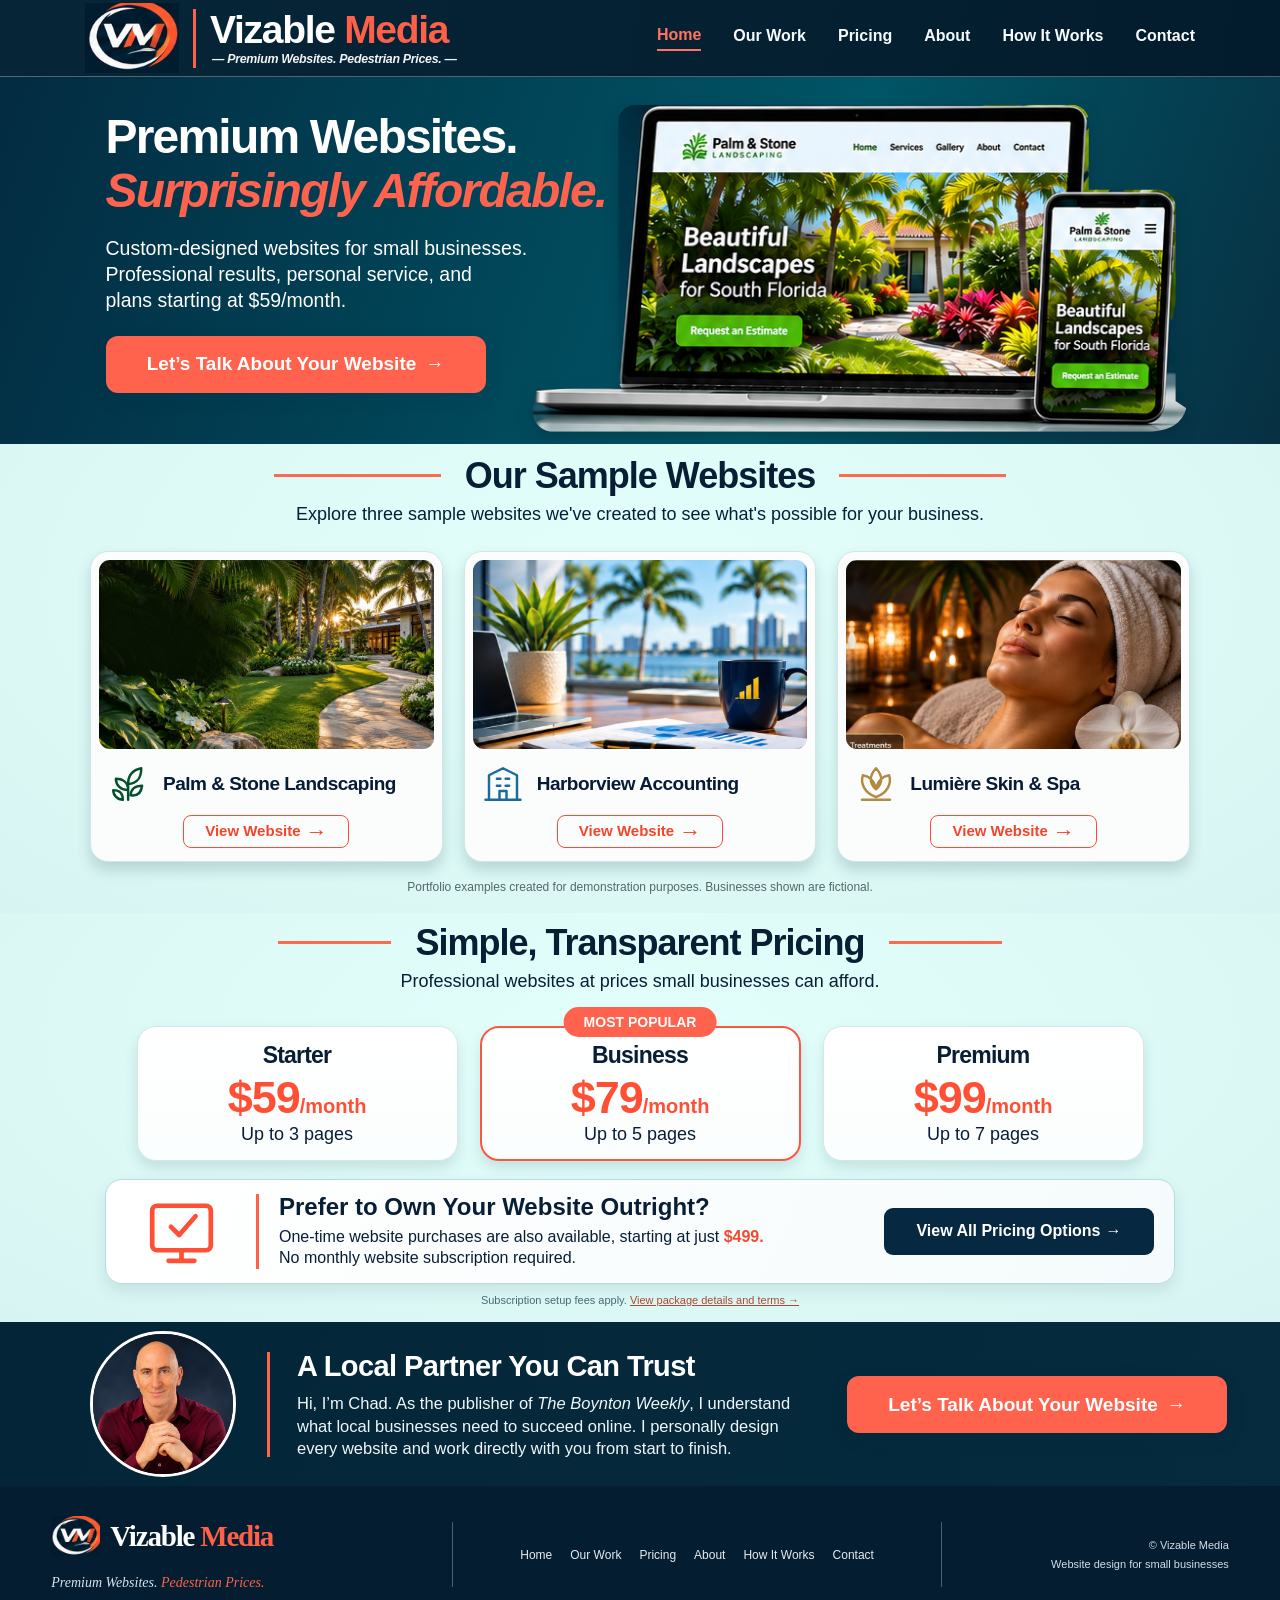
==== index.html @ f3b18833 "Initial Vizable Media website launch" ====
<!DOCTYPE html>

<html lang="en">
<head>
<meta charset="utf-8"/>
<meta content="width=device-width, initial-scale=1" name="viewport"/>
<meta content="Premium, surprisingly affordable websites for small businesses. Choose monthly plans from $59 or one-time website ownership from $499." name="description"/>
<title>Vizable Media | Premium Websites. Surprisingly Affordable.</title>
<link href="vm-mark.svg" rel="icon" type="image/svg+xml"/>
<link href="styles.css?v=12" rel="stylesheet"/>
<link href="theme-seafoam.css?v=2" rel="stylesheet"/>
<link href="reference-match.css?v=1" rel="stylesheet"/>
<link href="site-final.css?v=20261118b0261118b" rel="stylesheet"/>
</head>
<body class="reference-home">
<header class="ref-site-header">
<div class="ref-header-inner">
<a aria-label="Vizable Media home" class="ref-brand" href="index.html">
<span aria-hidden="true" class="vm-brand-mark"></span>
<span aria-hidden="true" class="ref-brand-rule"></span>
<span class="ref-brand-type"><strong>Vizable <em>Media</em></strong><small>— Premium Websites. Pedestrian Prices. —</small></span>
</a>
<button aria-controls="nav" aria-expanded="false" aria-label="Toggle navigation" class="ref-menu-button" id="menu">☰</button>
<nav aria-label="Primary navigation" class="ref-nav" id="nav">
<a aria-current="page" class="active" href="index.html">Home</a>
<a href="work.html">Our Work</a>
<a href="pricing.html">Pricing</a>
<a href="about.html">About</a>
<a href="process.html">How It Works</a>
<a href="contact.html">Contact</a>
</nav>
</div>
</header>
<main>
<section aria-labelledby="ref-hero-title" class="ref-hero">
<div class="ref-hero-inner">
<div class="ref-hero-copy">
<h1 id="ref-hero-title">Premium Websites.<br/><em>Surprisingly Affordable.</em></h1>
<p>Custom-designed websites for small businesses.<br/>Professional results, personal service, and<br class="ref-wide-only"/> plans starting at $59/month.</p>
<a class="ref-button ref-hero-cta" href="contact.html">Let’s Talk About Your Website <span aria-hidden="true">→</span></a>
</div>
<div aria-label="Sample Palm and Stone Landscaping website displayed on a laptop and smartphone" class="ref-hero-art" role="img">
<svg aria-hidden="true" class="vm-hero-devices" preserveaspectratio="xMidYMid meet" viewbox="456 77 743 367">
<defs><clippath id="vm-device-silhouettes">
<rect height="297" rx="17" width="482" x="562" y="101"></rect>
<path d="M478 392 H1115 L1144 412 Q1138 434 1109 436 H492 Q474 432 474 413 Z"></path>
<rect height="241" rx="18" width="138" x="995" y="188"></rect>
</clippath></defs>
<image clip-path="url(#vm-device-silhouettes)" height="1312" href="homepage-design-reference.png" width="1199"/>
</svg>
</div>
</div>
</section>
<section aria-labelledby="ref-samples-title" class="ref-showcase" id="concepts">
<div class="ref-wrap">
<div class="ref-section-title"><span aria-hidden="true"></span><h2 id="ref-samples-title">Our Sample Websites</h2><span aria-hidden="true"></span></div>
<p class="ref-section-subtitle">Explore three sample websites we've created to see what's possible for your business.</p>
<div class="ref-sample-grid">
<a aria-label="Explore the complete Palm &amp; Stone Landscaping fictional portfolio website" class="ref-sample-card" href="portfolio/palm-stone/index.html">
<span aria-hidden="true" class="ref-sample-thumb ref-thumb-palm-stone"></span>
<span class="ref-sample-info">
<svg aria-hidden="true" class="ref-card-icon ref-icon-plant" viewbox="0 0 48 48"><path d="M23 42v-19M23 31c-9 0-14-6-14-13 9 0 14 5 14 13Zm0-7c0-10 5-16 15-18 0 11-4 17-15 18ZM17 42c-6 0-11-5-11-11 7 0 11 4 11 11Zm9-5c0-7 5-11 13-11-1 8-5 12-13 11Z"></path></svg>
<span><strong>Palm &amp; Stone Landscaping</strong></span>
</span>
<span class="ref-view-button">View Website <b aria-hidden="true">→</b></span>
</a>
<a aria-label="Explore the complete Harborview Accounting fictional portfolio website" class="ref-sample-card" href="portfolio/harborview/index.html">
<span aria-hidden="true" class="ref-sample-thumb ref-thumb-harborview"></span>
<span class="ref-sample-info">
<svg aria-hidden="true" class="ref-card-icon ref-icon-account" viewbox="0 0 48 48"><path d="M8 42V14l16-8 16 8v28M4 42h40M17 18h4m6 0h4m-14 8h4m6 0h4M20 42V32h8v10"></path></svg>
<span><strong>Harborview Accounting</strong></span>
</span>
<span class="ref-view-button">View Website <b aria-hidden="true">→</b></span>
</a>
<a aria-label="Explore the complete Lumière Skin &amp; Spa fictional portfolio website" class="ref-sample-card" href="portfolio/lumiere/index.html">
<span aria-hidden="true" class="ref-sample-thumb ref-thumb-lumiere"></span>
<span class="ref-sample-info">
<svg aria-hidden="true" class="ref-card-icon ref-icon-spa" viewbox="0 0 48 48"><path d="M24 39c-13-5-18-15-15-25 8 1 13 7 15 15 2-8 7-14 15-15 3 10-2 20-15 25ZM24 30c-8-7-8-15 0-24 8 9 8 17 0 24ZM8 42h32"></path></svg>
<span><strong>Lumière Skin &amp; Spa</strong></span>
</span>
<span class="ref-view-button">View Website <b aria-hidden="true">→</b></span>
</a>
</div><p class="ref-portfolio-disclosure">Portfolio examples created for demonstration purposes. Businesses shown are fictional.</p>
</div>
</section>
<section aria-labelledby="ref-pricing-title" class="ref-pricing">
<div class="ref-wrap">
<div class="ref-section-title"><span aria-hidden="true"></span><h2 id="ref-pricing-title">Simple, Transparent Pricing</h2><span aria-hidden="true"></span></div>
<p class="ref-section-subtitle">Professional websites at prices small businesses can afford.</p>
<div class="ref-pricing-grid">
<a aria-label="See details for Starter plan, $59 per month, up to three pages" class="ref-price-card" href="pricing.html"><strong>Starter</strong><span class="ref-price"><b>$59</b><small>/month</small></span><span>Up to 3 pages</span></a>
<a aria-label="See details for most popular Business plan, $79 per month, up to five pages" class="ref-price-card ref-price-popular" href="pricing.html"><span class="ref-popular-label">MOST POPULAR</span><strong>Business</strong><span class="ref-price"><b>$79</b><small>/month</small></span><span>Up to 5 pages</span></a>
<a aria-label="See details for Premium plan, $99 per month, up to seven pages" class="ref-price-card" href="pricing.html"><strong>Premium</strong><span class="ref-price"><b>$99</b><small>/month</small></span><span>Up to 7 pages</span></a>
</div>
<div class="vm-own-callout">
<svg aria-hidden="true" viewbox="0 0 64 64"><rect height="38" rx="4" width="50" x="7" y="10"></rect><path d="M23 28l7 7 14-16M32 48v8M21 57h22"></path></svg>
<div><h3>Prefer to Own Your Website Outright?</h3><p>One-time website purchases are also available, starting at just <strong>$499.</strong><br/>No monthly website subscription required.</p></div>
<a href="pricing.html?view=one-time">View All Pricing Options <span aria-hidden="true">→</span></a>
</div>
<p class="ref-price-note">Subscription setup fees apply. <a href="pricing.html">View package details and terms →</a></p>
</div>
</section>
<section aria-labelledby="ref-founder-title" class="ref-founder">
<div class="ref-wrap ref-founder-row">
<img alt="Chad Walner, founder of Vizable Media" class="ref-founder-photo" height="941" loading="lazy" src="chad-burgundy.png" width="1671"/>
<span aria-hidden="true" class="ref-founder-rule"></span>
<div class="ref-founder-copy">
<h2 id="ref-founder-title">A Local Partner You Can Trust</h2>
<p>Hi, I’m Chad. As the publisher of <i>The Boynton Weekly</i>, I understand what local businesses need to succeed online. I personally design every website and work directly with you from start to finish.</p>
</div>
<a class="ref-button ref-hero-cta" href="contact.html">Let’s Talk About Your Website <span aria-hidden="true">→</span></a>
</div>
</section>
</main>
<footer>
<div class="wrap foot">
<div class="foot-brand"><a class="logo" href="index.html"><span aria-hidden="true" class="vm-footer-mark"></span><span class="vm-logo-wordmark">Vizable <b>Media</b></span></a><p>Premium Websites. <span class="footer-accent">Pedestrian Prices.</span></p></div>
<div aria-label="Footer navigation" class="foot-links"><a href="index.html">Home</a><a href="work.html">Our Work</a><a href="pricing.html">Pricing</a><a href="about.html">About</a><a href="process.html">How It Works</a><a href="contact.html">Contact</a></div>
<div class="foot-note">© Vizable Media<br/>Website design for small businesses</div>
</div>
</footer>
<script src="script.js"></script>
</body>
</html>
---- styles.css ----
:root {
  --navy: #061d31;
  --coral: #f76549;
  --cream: #fff9f2;
  --ink: #0b2033;
}

* { box-sizing: border-box; }
html { scroll-behavior: smooth; }
body { margin: 0; background: var(--cream); color: var(--ink); font-family: Arial, Helvetica, sans-serif; }
a { color: inherit; text-decoration: none; }
.wrap { width: min(1360px, 92%); margin: auto; }
h1, h2, h3, .logo { font-family: Georgia, "Times New Roman", serif; }

header { position: sticky; top: 0; z-index: 10; background: #041b2d; color: white; }
.head { display: flex; align-items: center; justify-content: space-between; height: 79px; gap: 20px; }
.logo { font-size: 35px; font-weight: bold; letter-spacing: -1.5px; white-space: nowrap; }
.logo span, h1 em { color: var(--coral); }
nav { display: flex; gap: 26px; }
nav a { font-size: 14px; font-weight: 700; }
nav a:hover, nav a.active { padding-bottom: 10px; border-bottom: 2px solid var(--coral); }
.button, .outline { display: inline-block; padding: 15px 22px; border: 2px solid var(--coral); border-radius: 10px; background: var(--coral); color: white; font-weight: 800; text-align: center; }
.button:hover { background: #e84b30; }
.quote { padding: 12px 17px; font-size: 13px; }
#menu { display: none; }

.hero { overflow: hidden; background: linear-gradient(102deg, #061b2d 0%, #0c2236 54%, #2c3e53 100%); color: white; }
.hero-grid { display: grid; grid-template-columns: minmax(0, 56%) minmax(0, 44%); align-items: center; min-height: 475px; column-gap: 0; }
.hero-copy { position: relative; z-index: 3; padding: 42px 20px 42px 0; }
.hero h1 { margin: 0 0 20px; font-size: clamp(36px, 3.1vw, 51px); line-height: 1.1; letter-spacing: -1.45px; }
.hero h1 > span, .hero h1 em { display: block; white-space: nowrap; }
h1 em { font-style: normal; }
.hero-copy > p { margin: 0 0 22px; font-size: clamp(18px, 1.45vw, 23px); line-height: 1.4; }
.hero-points { display: flex; flex-wrap: wrap; align-items: center; gap: 0; margin: 0 0 23px; }
.hero-points span { display: inline-flex; flex-direction: row; align-items: center; min-height: 27px; gap: 6px; padding: 0 15px; border-right: 1px solid #ffffff65; color: #f8f6f1; }
.hero-points span:first-child { padding-left: 0; }
.hero-points span:last-child { padding-right: 0; border: 0; }
.hero-points svg { display: block; width: 16px; min-width: 16px; max-width: 16px; height: 16px; flex: 0 0 16px; color: #ffe4d5; }
.hero-points b { font-size: 12px; font-weight: 600; white-space: nowrap; }
.devices.devices-photo { position: relative; display: flex; align-items: center; justify-content: center; width: 117%; height: auto; min-height: 0; margin-right: -7%; margin-left: -10%; overflow: visible; background: none; }
.devices-photo .hero-device-image { position: relative; z-index: 2; display: block; width: 100%; height: auto; max-height: none; object-fit: contain; filter: drop-shadow(0 12px 10px #0003); }

.benefits { border-bottom: 1px solid #e9ddd3; background: #fffaf5; }
.benefit-grid { display: grid; grid-template-columns: repeat(4, 1fr); gap: 18px; padding: 19px 0; }
.benefit-grid > div { display: flex; align-items: center; gap: 15px; border-right: 1px solid #d7c6b9; }
.benefit-grid > div:last-child { border: 0; }
.benefit-grid b { font-size: 30px; }
.benefit-grid p { margin: 0; }
.benefit-grid strong { display: block; margin-bottom: 5px; font-size: 14px; }
.benefit-grid small { display: block; font-size: 12px; line-height: 1.45; }

.pricing { padding: 44px 0 48px; background: linear-gradient(#fffaf6, #fbf2e9); }
.pricing-grid { display: grid; grid-template-columns: 29% 1fr; align-items: center; gap: 30px; }
.eyebrow { color: #e94d32; font-size: 13px; font-weight: 800; letter-spacing: 3px; }
.intro h2 { margin-bottom: 18px; font-size: clamp(32px, 3.2vw, 48px); line-height: 1.07; letter-spacing: -1px; }
.intro p { font-size: 17px; line-height: 1.6; }
.cards { display: grid; grid-template-columns: repeat(3, minmax(0, 1fr)); gap: 14px; }
.card { position: relative; padding: 19px 13px; border: 1px solid #efe2d9; border-radius: 16px; background: #fff; box-shadow: 0 9px 22px #11223322; text-align: center; }
.card.featured { border: 2px solid var(--coral); background: #fff8f5; }
.card h3 { margin: 0; font-size: 30px; }
.card > p { margin: 4px 0 12px; font-size: 13px; }
.cost { padding: 12px 4px; border-radius: 11px; background: #fff4ec; }
.cost strong { font: 700 45px Georgia; }
.cost span { font-size: 13px; font-weight: 700; }
.cost small { display: block; margin-top: 9px; font-weight: 700; }
.free { margin: 10px 0; padding: 9px 5px; border-radius: 7px; background: var(--coral); color: white; font-size: 12px; font-weight: 800; }
.card ul { margin: 16px 0; padding: 0; list-style: none; text-align: left; }
.card li { margin: 11px 0; font-size: 12px; }
.card li::before { margin-right: 6px; color: var(--coral); content: "✓"; font-weight: bold; }
.card .button, .card .outline { width: 100%; padding: 12px 5px; font-size: 13px; }
.outline { border-color: var(--navy); background: transparent; color: var(--navy); }
.popular { position: absolute; top: -17px; left: 50%; padding: 7px 14px; transform: translateX(-50%); border-radius: 7px; background: var(--coral); color: white; font-size: 11px; font-weight: bold; white-space: nowrap; }
.disclaimer { margin-top: 23px; color: #5a6873; font-size: 12px; line-height: 1.5; }

.simple { padding: 65px 0; text-align: center; }
.simple h2 { margin: 0 0 12px; font-size: 37px; }
.simple p { font-size: 17px; }
.simple.light { background: #f1e8df; }
.simple.dark { background: var(--navy); color: white; }
.note { margin-top: 16px; font-size: 12px !important; opacity: .7; }
footer { padding: 30px 0; background: #031627; color: #d8e3ed; }
.foot { display: flex; align-items: center; justify-content: space-between; gap: 25px; font-size: 13px; }
.foot p { margin: 12px 0 0; }

@media (max-width: 1150px) {
  .hero-copy { padding-right: 12px; }
  .hero-points span { padding: 0 9px; }
  .hero-points svg { width: 15px; min-width: 15px; max-width: 15px; height: 15px; flex-basis: 15px; }
  .hero-points b { font-size: 11px; }
  .pricing-grid { grid-template-columns: 1fr; }
  .intro { max-width: 650px; margin: auto; text-align: center; }
}

@media (max-width: 1120px) {
  nav { gap: 12px; }
  .quote { display: none; }
}

@media (max-width: 760px) {
  .head { height: 68px; }
  .logo { font-size: 29px; }
  #menu { display: block; padding: 6px 11px; border: 1px solid #ffffff66; border-radius: 7px; background: transparent; color: white; font-size: 22px; }
  nav { position: absolute; top: 68px; right: 0; left: 0; display: none; flex-direction: column; padding: 20px 5%; background: var(--navy); }
  nav.open { display: flex; }
  .hero-grid { grid-template-columns: 1fr; min-height: 0; }
  .hero-copy { padding: 38px 0 16px; text-align: center; }
  .hero h1 { font-size: clamp(37px, 8vw, 55px); }
  .hero h1 > span, .hero h1 em { white-space: normal; }
  .hero-points { justify-content: center; }
  .hero-points span:first-child { padding-left: 0; }
  .hero-points svg { width: 15px; min-width: 15px; max-width: 15px; height: 15px; flex-basis: 15px; }
  .hero-points b { font-size: 12px; }
  .devices.devices-photo { width: 104%; min-height: 0; margin: 0 -2%; padding: 0 0 10px; }
  .benefit-grid { grid-template-columns: 1fr 1fr; }
  .benefit-grid > div:nth-child(2) { border: 0; }
  .cards { grid-template-columns: 1fr; max-width: 410px; margin: auto; gap: 24px; }
  .card { padding: 25px; }
  .card li { font-size: 14px; }
  .foot { flex-direction: column; text-align: center; }
}

@media (max-width: 450px) {
  .hero h1 { font-size: clamp(36px, 9.4vw, 44px); }
  .hero-copy > p { font-size: 17px; }
  .hero-points { gap: 10px 0; }
  .hero-points span { gap: 5px; padding: 0 7px; }
  .hero-points svg { width: 14px; min-width: 14px; max-width: 14px; height: 14px; flex-basis: 14px; }
  .hero-points b { font-size: 10px; }
}

@media (max-width: 440px) {
  .benefit-grid { grid-template-columns: 1fr; }
  .benefit-grid > div { padding: 7px; border: 0; border-bottom: 1px solid #e3d6cd; }
  .simple h2 { font-size: 30px; }
}

/* Portfolio page: designed to match the approved Our Work illustration.
   Shared homepage selectors above remain untouched. */
.portfolio-page {background:#fff8ef;}
.portfolio-page .work-hero {background:radial-gradient(circle at 4% 100%,#17344a 0%,transparent 24%),linear-gradient(110deg,#061c2d,#092b41 60%,#061e30);color:white;}
.portfolio-page .work-hero-inner {min-height:139px;display:flex;align-items:center;justify-content:center;gap:56px;padding:13px 0;}
.portfolio-page .work-hero h1 {font-family:Georgia,serif;font-size:clamp(50px,6vw,78px);font-weight:700;letter-spacing:-2px;margin:0;line-height:1.1;position:relative;}
.portfolio-page .work-hero h1:after{content:'';position:absolute;height:5px;width:63%;background:var(--coral);border-radius:50%;bottom:-9px;left:17%;transform:rotate(-3deg);}
.portfolio-page .work-hero-aside {font:italic 32px/1.08 Georgia,serif;padding-left:35px;border-left:2px solid #ffffffb8;}
.portfolio-page .work-featured {background:#fff8ef;overflow:hidden;}
.portfolio-page .work-feature-grid {max-width:1400px;margin:auto;display:grid;grid-template-columns:61% 39%;align-items:center;gap:0;}
.portfolio-page .work-feature-image {width:100%;min-width:0;line-height:0;}
.portfolio-page .work-feature-image img{display:block;width:100%;height:auto;}
.portfolio-page .work-feature-copy{padding:14px clamp(22px,3.4vw,54px) 15px 12px;}
.portfolio-page .featured-badge{display:inline-block;background:var(--coral);color:#fff;font-weight:800;font-size:15px;border-radius:30px;padding:11px 18px;margin-bottom:14px;}
.portfolio-page .work-feature-copy h2{font-family:Georgia,serif;font-size:clamp(33px,3.3vw,51px);line-height:1.09;margin:0 0 13px;letter-spacing:-1px;}
.portfolio-page .work-feature-copy p{font-size:clamp(16px,1.48vw,21px);line-height:1.45;margin:0 0 20px;}
.portfolio-page .work-feature-copy .button{font-size:clamp(14px,1.45vw,19px);border-radius:30px;padding:13px 23px;}
.portfolio-page .work-disclaimer{display:block;max-width:410px;margin-top:12px;color:#73706b;font:14px/1.45 Arial,Helvetica,sans-serif;}
.portfolio-page .work-examples{background:#fff9f2;padding:25px 0 36px;}
.portfolio-page .work-divider-title{font:700 clamp(32px,3.4vw,48px)/1.1 Georgia,serif;text-align:center;margin:0 0 20px;display:flex;align-items:center;justify-content:center;gap:25px;}
.portfolio-page .work-divider-title:before,.portfolio-page .work-divider-title:after{content:'';height:2px;background:var(--coral);flex:1;max-width:230px;}
.portfolio-page .work-example-grid{display:grid;grid-template-columns:repeat(3,minmax(0,1fr));gap:17px;align-items:start;}
.portfolio-page .work-example{text-align:center;min-width:0;}
.portfolio-page .work-example img{width:100%;height:auto;display:block;object-fit:contain;}
.portfolio-page .work-example h3{font:700 clamp(21px,2.1vw,29px)/1.1 Georgia,serif;margin:4px 0 5px;}
.portfolio-page .work-example p{font-size:15px;margin:0 0 6px;}
.portfolio-page .example-disclaimer{font-size:10px;color:#a95244;letter-spacing:1px;font-weight:800;}
.portfolio-page .work-example-note{text-align:center;color:#766f68;font-size:12px;margin:13px 0 30px;}
.portfolio-page .work-benefits-row{display:grid;grid-template-columns:repeat(4,1fr);gap:10px;margin:28px 0 30px;}
.portfolio-page .work-benefits-row>div{display:flex;align-items:center;gap:13px;padding:0 10px;border-right:1px solid #d8c9be;}
.portfolio-page .work-benefits-row>div:last-child{border-right:none;}
.portfolio-page .work-line-icon{font-size:37px;color:var(--coral);line-height:1;flex:none;}
.portfolio-page .work-benefits-row p{font-size:13px;line-height:1.35;margin:0;}
.portfolio-page .work-benefits-row strong{font-size:17px;}
.portfolio-page .work-action{display:flex;align-items:center;gap:28px;background:linear-gradient(110deg,#061b2d,#10344b 55%,#061b2d);border-radius:15px;color:white;padding:22px 30px;}
.portfolio-page .work-action-icon{font-size:52px;line-height:1;flex:none;color:#f5e9df;}
.portfolio-page .work-action>div{flex:1;}
.portfolio-page .work-action h2{font:700 clamp(25px,2.8vw,39px)/1.1 Georgia,serif;margin:0 0 7px;}
.portfolio-page .work-action p{font-size:17px;margin:0;}
.portfolio-page .work-action .button{white-space:nowrap;font-size:17px;padding:18px 30px;}
@media(max-width:850px){.portfolio-page .work-hero-inner{gap:25px;}.portfolio-page .work-hero-aside{font-size:23px;}.portfolio-page .work-feature-grid{grid-template-columns:1fr;}.portfolio-page .work-feature-image{max-width:740px;margin:auto;}.portfolio-page .work-feature-copy{padding:8px 6% 32px;text-align:center;}.portfolio-page .work-disclaimer{margin:13px auto;}.portfolio-page .work-benefits-row{grid-template-columns:repeat(2,1fr);}.portfolio-page .work-benefits-row>div:nth-child(2){border-right:0}.portfolio-page .work-action{flex-wrap:wrap;}.portfolio-page .work-action .button{margin-left:auto;}}
@media(max-width:600px){.portfolio-page .work-hero-inner{min-height:130px;display:block;text-align:center;padding:22px 0 25px;}.portfolio-page .work-hero h1{font-size:54px;display:inline-block;}.portfolio-page .work-hero-aside{font-size:19px;border:0;padding:21px 0 0;}.portfolio-page .work-feature-copy h2{font-size:39px;}.portfolio-page .work-example-grid{grid-template-columns:1fr;max-width:420px;margin:auto;gap:26px;}.portfolio-page .work-example h3{font-size:26px;}.portfolio-page .work-divider-title:before,.portfolio-page .work-divider-title:after{max-width:30px;}.portfolio-page .work-benefits-row{grid-template-columns:1fr;}.portfolio-page .work-benefits-row>div{border:0;border-bottom:1px solid #d8c9be;padding:10px 2px;}.portfolio-page .work-action{display:block;text-align:center;padding:25px 15px;}.portfolio-page .work-action-icon{display:none;}.portfolio-page .work-action .button{margin-top:18px;white-space:normal;}.portfolio-page .work-action p{font-size:15px;}}

/* Our Work refinement: full device photos, breathing room, coordinated footer. */
.portfolio-page .work-example img { display:block; width:100%; height:auto; object-fit:contain; }
.portfolio-page .work-example-grid {gap:20px;}
.portfolio-page .work-example h3 {margin-top:7px;}
.portfolio-page .work-feature-copy {padding-top:30px;padding-bottom:32px;}
.portfolio-page .featured-badge {margin-bottom:18px;}
.portfolio-page .work-feature-copy h2 {margin-bottom:19px;}
.portfolio-page .work-feature-copy p {margin-bottom:27px;}
.portfolio-page .work-disclaimer {margin-top:17px;}
.foot {display:grid;grid-template-columns:minmax(210px,1.15fr) minmax(340px,1.5fr) minmax(150px,.8fr);align-items:center;gap:26px;}
.foot-brand .logo {font-size:29px;}
.foot-brand p {font:italic 14px/1.35 Georgia,serif;margin:15px 0 0;}
.footer-accent {color:#fa785e;}
.foot-links {display:flex;flex-wrap:wrap;gap:12px 18px;align-items:center;justify-content:center;padding:0 26px;border-left:1px solid #ffffff4a;border-right:1px solid #ffffff4a;min-height:65px;}
.foot-links a {color:#e6ebef;text-decoration:none;font-size:12px;white-space:nowrap;}
.foot-links a:hover,.foot-links a:focus-visible{color:#ff9c84;}
.foot-note{text-align:right;font-size:11px;line-height:1.7;color:#d4dee7;}
@media(max-width:850px){.foot{grid-template-columns:1fr;gap:18px;text-align:center;}.foot-links{border:0;border-top:1px solid #ffffff33;border-bottom:1px solid #ffffff33;padding:17px 0;min-height:0;}.foot-note{text-align:center;}.portfolio-page .work-feature-copy{padding-top:12px;}}


/* Services and Pricing: isolated styles; existing approved pages are untouched. */
.pricing-page {background:#fff9f2;overflow-x:clip}
.price-hero{background:radial-gradient(ellipse at 80% 68%,#52637652,transparent 54%),linear-gradient(110deg,#061b2e,#112e46);color:white;overflow:hidden}
.price-hero-grid{display:grid;grid-template-columns:54% 46%;min-height:275px;align-items:center;gap:10px}
.price-hero-text{padding:32px 0 32px 10px;position:relative;z-index:1}
.price-kicker{font:bold 12px Arial,sans-serif;letter-spacing:2.8px;color:#e65c40;margin:0 0 12px}
.price-hero .price-kicker{color:#ffad98}
.price-hero h1{font-size:clamp(42px,5vw,67px);line-height:1.04;letter-spacing:-1.5px;margin:0 0 16px}
.price-hero h1 span{color:#ff795f}
.price-hero-text>p:not(.price-kicker){font-size:clamp(16px,1.5vw,21px);line-height:1.45;max-width:640px;margin:0 0 16px}
.price-hero-checks{display:flex;gap:13px;flex-wrap:wrap;color:#fae5da;font-size:12px;font-weight:700}
.price-hero-image{display:block;width:100%;height:255px;object-fit:contain;object-position:center bottom;filter:drop-shadow(0 10px 11px #0005)}
.price-offers{padding:45px 0 40px;background:linear-gradient(#fffaf6,#fff7ef)}
.price-section-intro{text-align:center}
.price-section-intro h2{font-size:clamp(30px,3.3vw,45px);line-height:1.13;letter-spacing:-.7px;margin:0 0 7px}
.price-section-intro>p:not(.price-kicker):not(.offer-banner):not(.offer-terms){font-size:17px;margin:0 0 15px}
.offer-banner{display:inline-block;font-size:19px;font-weight:700;line-height:1.35;background:#ffe0d4;padding:13px 24px;border:2px solid #df6b54;border-radius:10px;margin:2px 0 24px;color:#2b1b1a;box-shadow:0 4px 13px rgba(223,107,84,.12)}.offer-banner strong{color:#bc3d29;font-weight:900}
.offer-terms{font-size:13px;line-height:1.5;max-width:660px;margin:-13px auto 23px;color:#475164;font-weight:500;text-align:center}
.pricing-switch{margin:0 auto 28px;display:flex;max-width:595px;border:1px solid #db5f49;border-radius:25px;overflow:hidden;background:white}
.pricing-switch button{flex:1;border:0;color:#0b2033;background:transparent;min-height:64px;padding:8px 10px;font:bold 16px Arial;cursor:pointer}
.pricing-switch button small{display:block;font-weight:400;font-size:11px;margin-top:4px}
.pricing-switch button.selected{background:#ed6249;color:white;border-radius:23px}
.plans-area[hidden]{display:none}
.plans-grid{max-width:1060px;margin:auto;display:grid;grid-template-columns:repeat(3,minmax(0,1fr));gap:20px;align-items:stretch}
.plan-tile{position:relative;border:1px solid #e5d5cb;background:#fffdfb;border-radius:15px;padding:0 19px 18px;box-shadow:0 8px 20px #13253918;display:flex;flex-direction:column;min-width:0}
.plan-favorite{border:2px solid #f4654a;background:#fff8f6}
.plan-ribbon{position:absolute;top:-15px;left:50%;transform:translateX(-50%);padding:8px 18px;background:#ed6249;border-radius:9px;color:white;white-space:nowrap;font:bold 12px Arial}
.plan-head{text-align:center;padding:18px 0 11px}
.plan-head h3{font:bold 30px Georgia,serif;margin:0 0 2px}
.plan-head p{font:14px Arial;margin:0}
.plan-rate{text-align:center;background:#fff0e5;padding:12px;border-radius:12px;margin-bottom:13px}
.plan-rate strong{font:bold 48px Georgia,serif}
.plan-rate span{font-size:14px;font-weight:700}
.plan-rate p{font-weight:700;font-size:15px;margin:6px 0 0}
.plan-promo{text-align:center;background:#f36549;border-radius:7px;color:white;font-weight:800;font-size:14px;margin:0 0 12px;padding:8px 2px}
.plan-tile ul{list-style:none;margin:0 0 15px;padding:0;flex:1}
.plan-tile li{font-size:13px;line-height:1.45;margin:10px 0}
.plan-tile li:before{content:'✓';font-weight:bold;color:#ed6249;margin-right:9px}
.plan-action{display:block;background:#eb6349;color:white;border:1px solid #eb6349;border-radius:7px;text-align:center;font-weight:800;font-size:14px;padding:13px 10px;margin-top:auto}
.plan-action:hover{filter:brightness(.95)}
.plan-action.outline-plan{background:#fff;color:#10243a;border-color:#14273a}
.plan-start{text-align:center;margin:12px 0 0;font-size:16px;font-weight:800;color:#172a42;letter-spacing:.01em}
.billing-note{max-width:1040px;margin:23px auto 0;font-size:12px;line-height:1.6;text-align:center;color:#465366}
.purchase-grid .plan-tile ul{margin-top:15px}
.price-includes{background:#fffdfa;border-top:1px solid #ebdfd4;border-bottom:1px solid #ebdfd4;padding:42px 0}
.price-includes-grid{display:grid;grid-template-columns:32% 1fr;gap:46px;align-items:center}
.price-includes h2,.ownership-card h2{font-size:clamp(31px,3.1vw,43px);line-height:1.07;margin:0 0 13px}
.price-includes-grid>div>p:last-child,.ownership-main>p:last-child{line-height:1.6;font-size:16px}
.included-items{display:grid;grid-template-columns:1fr 1fr;gap:18px 28px}
.included-items>div{display:flex;gap:12px;align-items:flex-start}
.include-icon{flex:0 0 35px;color:#e85c43;font-size:30px;text-align:center;line-height:1.1}
.included-items p{margin:0}.included-items strong{display:block;margin:0 0 5px;font-size:15px}.included-items small{display:block;color:#49586c;font-size:12px;line-height:1.5}
.price-ownership{padding:40px 0}
.ownership-card{background:#f4e9dd;border-radius:19px;padding:28px 35px 24px;display:grid;grid-template-columns:35% 1fr;gap:12px 35px;align-items:center}
.ownership-main h2{font-size:34px}
.ownership-main p:last-child{margin:0}
.ownership-table{background:white;border:1px solid #dfcfc4;border-radius:10px;overflow:hidden;box-shadow:0 6px 15px #00000010}
.ownership-table table{width:100%;border-collapse:collapse;font-size:14px;text-align:center}
.ownership-table th,.ownership-table td{padding:13px 8px;border-bottom:1px solid #eddfd4}
.ownership-table thead th{color:white;background:#072238}
.ownership-table tbody tr:last-child th,.ownership-table tbody tr:last-child td{border-bottom:0}
.ownership-table tbody tr:nth-child(even){background:#fff6ef}
.ownership-table td:last-child{font-weight:800;color:#df4c33}
.ownership-fine{grid-column:1/-1;margin:6px 0 0;font-size:12px;line-height:1.6;color:#4a5261}
.price-cta{background:linear-gradient(100deg,#061b2c,#243e55);color:white;padding:38px 0}
.price-cta-row{display:flex;align-items:center;justify-content:space-between;gap:25px}
.price-cta h2{font-size:clamp(32px,3.5vw,45px);margin:0 0 8px}
.price-cta p{margin:0;font-size:16px}
.price-cta .button{white-space:nowrap}
@media(max-width:960px){.price-hero-grid{grid-template-columns:57% 43%}.plans-grid{gap:10px}.plan-tile{padding-left:12px;padding-right:12px}.price-includes-grid{grid-template-columns:1fr}.ownership-card{grid-template-columns:1fr}}
@media(max-width:700px){.price-hero-grid{grid-template-columns:1fr}.price-hero-text{padding:32px 0 8px}.price-hero-image{height:225px;max-width:560px;margin:0 auto}.price-offers{padding:35px 0}.pricing-switch button{font-size:13px}.plans-grid{max-width:430px;grid-template-columns:1fr;gap:26px}.plan-tile{padding:0 20px 20px}.included-items{grid-template-columns:1fr}.ownership-card{padding:24px 19px}.ownership-table table{font-size:12px}.price-cta-row{flex-direction:column;text-align:center}.price-cta .button{white-space:normal}}

/* How It Works: page-scoped design to preserve approved pages. */
.process-page{background:#fff9f2;overflow-x:clip}
.process-hero{background:radial-gradient(ellipse at 78% 58%,#3c536544,transparent 58%),linear-gradient(105deg,#061c2e,#172b41);color:#fff;overflow:hidden}
.process-hero-layout{display:grid;grid-template-columns:52% 48%;min-height:328px;align-items:center;gap:12px}
.process-hero-copy{padding:48px 0;z-index:1}
.process-kicker,.process-eyebrow{font-size:12px;font-weight:800;letter-spacing:2.8px;color:#ef6d53;margin:0 0 14px}
.process-hero h1{font:700 clamp(47px,5.9vw,79px)/1.06 Georgia,serif;letter-spacing:-2px;margin:0 0 17px}.process-hero h1 span,.process-steps h2 span,.process-action h2 span{color:#f46b51}
.process-hero-copy>p:not(.process-kicker){font-size:clamp(17px,1.65vw,21px);line-height:1.48;max-width:610px;margin-bottom:24px}
.process-hero-visual{display:flex;align-items:end;justify-content:center;min-width:0}.process-hero-visual img{width:105%;max-width:660px;max-height:305px;object-fit:contain;object-position:center bottom;filter:drop-shadow(0 8px 16px #0007)}
.process-steps{padding:51px 0 62px;text-align:center}.process-steps h2{font:700 clamp(34px,4vw,54px)/1.08 Georgia,serif;letter-spacing:-.9px;margin:0 0 13px}.process-steps-intro{font-size:17px;color:#435263;margin:0 0 36px}
.process-steps-grid{display:grid;grid-template-columns:repeat(4,minmax(0,1fr));gap:22px;text-align:center}
.process-step{background:#fffdfa;border:1px solid #e4d6ca;border-radius:17px;overflow:hidden;box-shadow:0 8px 20px #071c3420;position:relative;min-width:0}
.process-step:not(:last-child):after{content:'›';position:absolute;right:-19px;top:103px;color:#f06448;font:bold 35px Georgia;z-index:1}
.process-step-art{height:205px;display:flex;align-items:center;justify-content:center;position:relative;overflow:hidden;color:#fff}
.process-art-one{background:linear-gradient(125deg,#15304a,#486279 55%,#d18c6a)}.process-art-one svg{width:135px;color:#fff4e8}.process-art-note{position:absolute;bottom:10px;font-size:11px;letter-spacing:.5px;color:#fff2e8}
.process-art-two{background:linear-gradient(145deg,#273649,#c2855f)}
.process-browser{width:79%;height:145px;border:7px solid #111f30;border-radius:10px;background:#fff7ed;box-shadow:0 15px 19px #0006;overflow:hidden}.process-browser-bar{height:20px;background:#14293f;display:flex;align-items:center;gap:5px;padding-left:9px}.process-browser-bar i{background:#f46b51;width:6px;height:6px;border-radius:50%}.process-browser-main{display:flex;padding:13px 9px;gap:8px;height:78px}.process-browser-text{width:48%;display:grid;gap:8px;align-content:center}.process-browser-text span{height:8px;background:#193d56;border-radius:8px}.process-browser-text span:nth-child(2){width:80%;background:#ed7755}.process-browser-text span:nth-child(3){width:60%;background:#d4a17e}.process-browser-photo{width:50%;background:linear-gradient(150deg,#b6d2d7,#5d8b93 48%,#d6ab72 50%,#88694a);border-radius:5px}.process-browser-bottom{display:flex;gap:9px;padding:5px 10px}.process-browser-bottom span{background:#ded4c9;width:45%;height:12px;border-radius:4px}
.process-art-three{background:linear-gradient(135deg,#182f49,#566f87 58%,#bd8367)}.process-review-window{position:relative;width:74%;height:135px;border:8px solid #12263a;background:#fffaf4;border-radius:11px;box-shadow:0 15px 21px #0007;padding:24px 20px}.process-review-lines{display:grid;gap:11px}.process-review-lines span{height:9px;border-radius:20px;background:#d1dae0}.process-review-lines span:nth-child(2){width:74%;background:#8ea6b5}.process-review-lines span:nth-child(3){width:88%}.process-review-lines span:nth-child(4){width:51%}.process-review-check{position:absolute;right:-20px;bottom:-17px;border:7px solid #fdf4eb;border-radius:50%;height:66px;width:66px;background:#ee6b50;color:#fff;font:bold 37px/53px Arial;box-shadow:0 5px 16px #0004}
.process-art-four{background:linear-gradient(120deg,#112b43,#46647b 50%,#d6926e)}.process-launch-device{border:8px solid #101a24;border-radius:9px;width:72%;height:147px;background:#fff9f4;box-shadow:0 17px 17px #0006;overflow:hidden;z-index:1}.process-launch-header{color:#162a3e;font:bold 12px Georgia;padding:9px}.process-launch-image{height:106px;position:relative;background:linear-gradient(#3c4c75,#f4ab74 46%,#5e8f9e 49%,#17475f 66%,#c3a47d 67%);display:flex;align-items:center;justify-content:flex-start;padding-left:15px;text-align:left}.process-launch-image>span:first-child{font:bold 26px/1 Georgia;text-shadow:0 2px 4px #0009;z-index:1}.process-launch-sun{width:23px;height:23px;background:#ffe4a2;border-radius:50%;position:absolute;right:18%;top:33px;box-shadow:0 0 23px #fff1b8}.process-launch-star{font-size:45px;color:#ffd69a;position:absolute;right:5%;top:6%}
.process-step-body{padding:30px 18px 23px;position:relative}.process-step-num{position:absolute;top:-21px;left:50%;transform:translateX(-50%);width:43px;height:43px;background:#ed6d52;border:4px solid #fff9f2;color:#fff;border-radius:50%;font:bold 24px/35px Arial}.process-step h3{font:700 clamp(22px,2.25vw,31px)/1.1 Georgia,serif;margin:8px 0 14px}.process-step p{font-size:15px;line-height:1.55;margin:0;color:#2d3745}
.process-promise{background:#071e32;color:white}.process-promise-grid{display:grid;grid-template-columns:repeat(4,1fr);padding:25px 0;gap:20px}.process-promise-grid>div{border-right:1px solid #ffffff55;display:grid;grid-template-columns:auto 1fr;column-gap:12px;align-items:center}.process-promise-grid>div:last-child{border:0}.process-promise-grid span{color:#f8785f;font-size:32px;grid-row:span 2}.process-promise-grid strong{font-size:15px}.process-promise-grid small{font-size:12px;color:#cbdae2;margin-top:3px}
.process-faq{padding:52px 0;background:#f5ede3}.process-faq-grid{display:grid;grid-template-columns:38% 1fr;gap:55px}.process-faq h2{font:700 40px/1.15 Georgia,serif;margin:0 0 13px}.process-faq p{font-size:16px;line-height:1.6}.process-faq-list details{background:#fffaf4;border:1px solid #eadaca;border-radius:10px;padding:16px 20px;margin-bottom:12px}.process-faq-list summary{font-weight:800;cursor:pointer}.process-faq-list details p{font-size:14px;margin:12px 0 0}
.process-action{text-align:center;padding:49px 0 56px;background:#fff9f2}.process-action h2{font:700 48px/1.1 Georgia,serif;margin:0 0 11px}.process-action p{font-size:18px;margin:0 0 25px}
@media(max-width:1000px){.process-steps-grid{grid-template-columns:repeat(2,minmax(0,1fr));max-width:780px;margin:auto}.process-step-art{height:220px}.process-step:not(:last-child):after{display:none}.process-promise-grid{grid-template-columns:repeat(2,1fr)}.process-promise-grid>div:nth-child(2){border:0}}
@media(max-width:700px){.process-hero-layout{grid-template-columns:1fr}.process-hero-copy{padding:38px 0 5px;text-align:center}.process-hero-copy>p:not(.process-kicker){margin:0 auto 22px}.process-hero-visual img{max-width:550px;max-height:240px}.process-steps{padding:39px 0 49px}.process-steps-grid{grid-template-columns:1fr;max-width:410px}.process-steps-intro{line-height:1.5}.process-promise-grid{gap:20px}.process-promise-grid>div{border:0}.process-promise-grid small{font-size:11px}.process-faq-grid{grid-template-columns:1fr;gap:12px}.process-faq{padding:36px 0}.process-action h2{font-size:38px}}
@media(max-width:430px){.process-promise-grid{grid-template-columns:1fr}.process-hero h1{font-size:52px}.process-action h2{font-size:33px}}
---- theme-seafoam.css ----
/* Vizable Media / approved seafoam brand refresh — Nov 17, 2026
   Shared by all six primary pages. The three fictional concept sites retain
   independent palettes to demonstrate Vizable Media's design range. */
:root {
  --navy:#081f32;
  --coral:#f2654b;
  --cream:#eaf7f5;
  --ink:#14283a;
}
html { background:#eaf7f5; }
body,
.home-v2,
.pricing-page,
.process-page,
.about-page,
.contact-page {
  background:#eaf7f5;
  color:var(--ink);
}
/* Unified primary navigation and approved circular VM monogram. */
body > header { background:#081f32; }
body > footer { background:#081f32; }
body > header .logo,
body > footer .logo {
  display:inline-flex;
  align-items:center;
  gap:10px;
  font-size:29px;
  line-height:1;
  letter-spacing:-1.2px;
  white-space:nowrap;
}
body > header .logo .vm-logo-icon,
body > footer .logo .vm-logo-icon {
  display:block;
  width:45px;
  height:45px;
  flex:0 0 45px;
  filter:drop-shadow(0 2px 3px #0004);
}
body > header .logo .vm-logo-wordmark,
body > footer .logo .vm-logo-wordmark { color:#fff; }
body > header .logo .vm-logo-wordmark b,
body > footer .logo .vm-logo-wordmark b { color:#f2654b; }
body > footer .logo { font-size:24px; }
body > footer .logo .vm-logo-icon { width:40px; height:40px; flex-basis:40px; }
@media(max-width:760px) {
  body > header .logo { font-size:25px; gap:8px; }
  body > header .logo .vm-logo-icon { width:38px; height:38px; flex-basis:38px; }
}
@media(max-width:390px) {
  body > header .logo { font-size:22px; }
  body > header .logo .vm-logo-icon { width:34px; height:34px; flex-basis:34px; }
}

/* Homepage: coastal seafoam canvas, white work cards, darker navy anchors. */
.home-v2 .vm-benefits { background:#e0f1ee; border-bottom-color:#c9e2de; }
.home-v2 .vm-benefits-inner>div { border-right-color:#c6dfdb; }
.home-v2 .vm-benefit-mark { background:#fff4ed; }
.home-v2 .vm-showcase { background:#eaf7f5; }
.home-v2 .vm-showcase .vm-heading-split>p { max-width:445px; color:#465f66; }
.home-v2 .vm-preview-frame { background:#ffffff; border-color:#d1e4df; }
.home-v2 .vm-prices { background:#dff2ee; border-color:#c6e3dc; }
.home-v2 .vm-price-list { background:#ffffff; border-color:#d1e2de; }
.home-v2 .vm-price-hot { background:#fff3ee; }
.home-v2 .vm-founder { background:#f7fcfb; }
.home-v2 .vm-founder-photo { border:5px solid #fff; box-shadow:0 18px 42px #133c4730; }
.home-v2 .vm-concept-disclosure { color:#64717b; }
.work-v2 .vm-work-gallery { background:#eaf7f5; }
.work-v2 .vm-work-note { background:#f7fcfb; border-color:#d1e3df; }

/* Pricing: retain navy hero and coral highlights, unify the lighter sections. */
.pricing-page .price-offers { background:#eaf7f5; }
.pricing-page .plan-tile { background:#ffffff; border-color:#cfe5e0; }
.pricing-page .plan-favorite { background:#fff7f3; }
.pricing-page .price-includes { background:#f7fcfb; border-color:#d6e8e3; }
.pricing-page .price-ownership { background:#eaf7f5; }
.pricing-page .ownership-card { background:#dff2ee; }
.pricing-page .ownership-table { background:#ffffff; }

/* How It Works: seafoam backdrop, crisp white process cards. */
.process-page .process-steps { background:#eaf7f5; }
.process-page .process-step { background:#ffffff; border-color:#cfe4de; }
.process-page .process-step-body { background:#ffffff; border-radius:0 0 16px 16px; }
.process-page .process-faq { background:#dff2ee; }
.process-page .process-faq-list details { background:#ffffff; }
.process-page .process-action { background:#f7fcfb; }

/* About: light editorial canvas with a slightly deeper values section. */
.about-page .about-story { background:#eaf7f5; }
.about-page .about-story-aside { background:#dff2ee; }
.about-page .about-values { background:#dff2ee; }
.about-page .about-value-grid article { background:#ffffff; }
.about-page .about-local { background:#f7fcfb; }

/* Contact: seafoam canvas, white form, light teal information panels. */
.contact-page .contact-main { background:#eaf7f5; }
.contact-page .contact-info-card { background:#dff2ee; }
.contact-page .contact-form-card { background:#ffffff; }
.contact-page .contact-form-top { background:#f4faf8; }
.contact-page .form-field input,
.contact-page .form-field select,
.contact-page .form-field textarea { background:#ffffff; }

/* Maintain obvious keyboard focus on the new palette. */
a:focus-visible,button:focus-visible,input:focus-visible,
textarea:focus-visible,select:focus-visible { outline-offset:3px; }
---- reference-match.css ----
/* The home page faithfully follows Chad's approved Nov 17 reference design.
   This file also provides the shared header used by all six primary pages. */
:root { --ref-navy:#042538; --ref-coral:#ff634e; --ref-aqua:#ddfaf7; }
body.reference-home { background:var(--ref-aqua); color:#071e35; font-family:Arial,Helvetica,sans-serif; }

/* Shared branded header: circular VM, divider, wordmark and italic tagline. */
body > header.ref-site-header { position:sticky; z-index:50; top:0; height:77px; background:linear-gradient(105deg,#06283d,#021e30); border-bottom:1px solid #ffffff4c; color:#fff; }
.ref-header-inner { width:calc(100% - 96px); max-width:1110px; height:100%; margin:auto; display:flex; align-items:center; justify-content:space-between; gap:20px; }
.ref-brand { display:flex; align-items:center; gap:14px; min-width:0; color:white; white-space:nowrap; }
.ref-brand img { display:block; flex:0 0 94px; width:94px; height:70px; object-fit:contain; }
.ref-brand-rule { display:block; flex:0 0 3px; width:3px; height:59px; background:#ff624b; }
.ref-brand-type { display:flex; flex-direction:column; gap:3px; }
.ref-brand-type strong { font:900 39px/1 Arial,Helvetica,sans-serif; letter-spacing:-1.3px; }
.ref-brand-type em { color:var(--ref-coral); font-style:normal; }
.ref-brand-type small { padding-left:2px; font:italic 700 12.4px/1.15 Arial,Helvetica,sans-serif; color:#f1f4f5; letter-spacing:-.3px; }
header .ref-nav { position:static; display:flex; align-items:center; gap:32px; padding:0; background:none; flex-shrink:0; }
header .ref-nav a { padding:0 0 5px; border:0; color:#f6fbff; font:700 16px/1.2 Arial,Helvetica,sans-serif; white-space:nowrap; }
header .ref-nav a:hover,header .ref-nav a.active,header .ref-nav a[aria-current="page"] { color:#ff735f; border:0; border-bottom:2px solid #ff735f; }
header .ref-menu-button { display:none; }

/* Reference hero, including the approved laptop / phone composition. */
.ref-hero { min-height:367px; overflow:hidden; color:white; background:linear-gradient(110deg,#00263a,#004451 65%,#00253c); }
.ref-hero-inner { position:relative; max-width:1199px; height:367px; margin:0 auto; }
.ref-hero-copy { position:relative; z-index:2; padding:33px 0 30px 65px; max-width:565px; }
.ref-hero h1 { margin:0; font:900 48px/1.13 Arial,Helvetica,sans-serif; letter-spacing:-1.8px; }
.ref-hero h1 em { display:block; color:var(--ref-coral); font-style:italic; white-space:nowrap; }
.ref-hero-copy p { font:19.5px/1.32 Arial,Helvetica,sans-serif; max-width:510px; margin:18px 0 22px; color:#fff; }
.ref-button { display:inline-flex; align-items:center; justify-content:center; gap:9px; border:0; border-radius:12px; color:white; background:#ff634e; font:800 19px/1.25 Arial,Helvetica,sans-serif; box-shadow:0 6px 18px #002b3824; transition:background .2s,transform .2s; }
.ref-button:hover { background:#e9503c; transform:translateY(-2px); }
.ref-hero-cta { width:380px; min-height:57px; padding:12px 17px; }
.ref-hero-art { position:absolute; z-index:1; top:0; right:0; height:367px; width:725px; background-image:url('homepage-design-reference.png'); background-repeat:no-repeat; background-size:1199px 1312px; background-position:right -77px; -webkit-mask-image:linear-gradient(to right,transparent 0%,transparent 13%,#000 27%); mask-image:linear-gradient(to right,transparent 0%,transparent 13%,#000 27%); }

/* Bright aqua samples on white cards, matching the attached composition. */
.ref-wrap { width:calc(100% - 100px); max-width:1100px; margin:0 auto; }
.ref-showcase,.ref-pricing { background:radial-gradient(ellipse at 50% 30%,#e3fffc 0%,#dcf9f6 62%,#d7f4f2 100%); }
.ref-showcase { padding:11px 0 14px; }
.ref-section-title { display:flex; justify-content:center; align-items:center; gap:24px; margin:0 auto; text-align:center; }
.ref-section-title>span { height:3px; width:167px; background:#ff694f; flex:0 1 167px; }
.ref-section-title h2 { margin:0; color:#071e35; font:900 36px/1.15 Arial,Helvetica,sans-serif; letter-spacing:-1px; white-space:nowrap; }
.ref-section-subtitle { margin:7px 0 25px; font:18px/1.25 Arial,Helvetica,sans-serif; color:#071e35; text-align:center; }
.ref-sample-grid { display:grid; grid-template-columns:repeat(3,minmax(0,1fr)); gap:21px; }
.ref-sample-card { display:flex; flex-direction:column; min-width:0; padding:8px 8px 13px; min-height:311px; background:#fbfdfd; border:1px solid #d2e7e5; border-radius:18px; box-shadow:0 8px 14px #193e4730; color:#061d35; transition:transform .2s,box-shadow .2s; }
.ref-sample-card:hover { transform:translateY(-4px); box-shadow:0 12px 20px #163c4535; }
.ref-sample-thumb { display:block; width:100%; height:189px; flex:0 0 189px; border-radius:11px; overflow:hidden; background-image:url('homepage-design-reference.png'); background-repeat:no-repeat; background-size:359% auto; }
.ref-thumb-land { background-position:6.85% 49.6%; }
.ref-thumb-clean { background-position:49.8% 49.6%; }
.ref-thumb-fix { background-position:93.1% 49.6%; }
.ref-sample-info { display:flex; align-items:center; gap:13px; min-height:62px; padding:10px 9px 1px; }
.ref-card-icon { flex:0 0 42px; width:42px; height:42px; fill:none; stroke-width:2.8; stroke-linecap:round; stroke-linejoin:round; }
.ref-icon-plant { stroke:#02512b; }
.ref-icon-house { stroke:#0986ef; }
.ref-icon-wrench { stroke:#ff4e30; }
.ref-sample-info span { min-width:0; }
.ref-sample-info strong { display:block; color:#071b35; font:800 clamp(15px,1.5vw,19px)/1.18 Arial,Helvetica,sans-serif; letter-spacing:-.5px; white-space:nowrap; }
.ref-sample-info small { display:block; color:#0e2035; font:14px/1.22 Arial,Helvetica,sans-serif; margin-top:2px; white-space:nowrap; }
.ref-view-button { align-self:center; display:inline-flex; align-items:center; justify-content:center; margin-top:auto; border:1.6px solid #ff4b35; color:#f54429; border-radius:8px; padding:7px 21px; min-width:157px; font:700 15px/1.1 Arial,Helvetica,sans-serif; }
.ref-view-button b { font-size:22px; line-height:13px; margin-left:5px; font-weight:400; }
.ref-sample-card:hover .ref-view-button { background:#ff634e; color:white; }

/* The three prominent monthly packages match the reference. */
.ref-pricing { padding:9px 0 15px; }
.ref-pricing .ref-section-title>span { width:113px; flex-basis:113px; }
.ref-pricing .ref-section-subtitle { margin:6px 0 34px; }
.ref-pricing-grid { display:grid; grid-template-columns:repeat(3,minmax(0,1fr)); gap:22px; max-width:1007px; margin:0 auto; }
.ref-price-card { position:relative; display:flex; flex-direction:column; align-items:center; justify-content:center; min-height:135px; padding:12px; background:linear-gradient(#fff,#fbfefe); color:#071e35; border:1px solid #d6e6e7; border-radius:19px; box-shadow:0 7px 13px #24505b25; }
.ref-price-card>strong { font:800 23px/1.15 Arial,Helvetica,sans-serif; letter-spacing:-.8px; }
.ref-price { display:flex; align-items:baseline; color:#ff5035; line-height:1.02; margin:6px 0 4px; }
.ref-price b { font:900 45px/1 Arial,Helvetica,sans-serif; letter-spacing:-1px; }
.ref-price small { font:800 20px/1 Arial,Helvetica,sans-serif; }
.ref-price-card>span:last-child { font:18px/1.2 Arial,Helvetica,sans-serif; }
.ref-price-popular { border:2px solid #ff553d; }
.ref-popular-label { position:absolute; top:-21px; left:50%; transform:translateX(-50%); white-space:nowrap; padding:8px 20px; border-radius:30px; color:white; background:#ff624d; font:800 14px/1 Arial,Helvetica,sans-serif; }
.ref-price-note { margin:9px 0 0; text-align:center; color:#496973; font:11px/1.3 Arial,Helvetica,sans-serif; }
.ref-price-note a { text-decoration:underline; color:#ad4834; }

/* The navy founder ribbon uses Chad's real portrait. */
.ref-founder { background:linear-gradient(100deg,#042538,#062b3e); color:white; }
.ref-founder-row { display:grid; grid-template-columns:150px 3px minmax(0,1fr) 343px; align-items:center; gap:27px; min-height:164px; }
.ref-founder-photo { display:block; width:146px; height:146px; object-fit:cover; object-position:50% 43%; border-radius:50%; border:3px solid #fff; background:#061d31; }
.ref-founder-rule { width:3px; height:105px; background:#ff644f; }
.ref-founder-copy h2 { color:white; font:900 29px/1.15 Arial,Helvetica,sans-serif; margin:0 0 9px; letter-spacing:-.6px; }
.ref-founder-copy p { font:16.5px/1.35 Arial,Helvetica,sans-serif; color:#f1f7f9; margin:0; max-width:540px; }
.ref-founder-cta { font-size:19px; min-height:58px; padding:12px 17px; white-space:nowrap; }

/* Existing page footers and interior pages keep the shared navy/seafoam system. */
body.reference-home>footer { background:#041d30; }

@media(max-width:1199px) and (min-width:901px) {
  .ref-hero { min-height:30.6vw; }
  .ref-hero-inner { height:30.6vw; }
  .ref-hero-art { height:30.6vw; width:60.5%; background-size:100vw auto; background-position:right -6.42vw; }
  .ref-hero-copy { padding-top:2.8vw; padding-left:5.4vw; }
  .ref-hero h1 { font-size:4.17vw; }
  .ref-hero-copy p { font-size:1.65vw; margin:1.5vw 0 2vw; }
  .ref-hero-cta { width:31.7vw; min-height:4.8vw; font-size:1.6vw; }
  .ref-header-inner { width:94%; }
  .ref-brand { gap:9px; }
  .ref-brand img { flex-basis:75px; width:75px; }
  .ref-brand-type strong { font-size:32px; }
  header .ref-nav { gap:19px; }
  header .ref-nav a { font-size:15px; }
  .ref-wrap { width:92%; }
}
@media(max-width:1020px) {
  body > header.ref-site-header { height:74px; }
  .ref-header-inner { width:92%; }
  .ref-brand img { width:82px; height:62px; flex-basis:82px; }
  .ref-brand-rule { height:52px; }
  .ref-brand-type strong { font-size:32px; }
  .ref-brand-type small { font-size:11px; }
  header .ref-menu-button { display:block; padding:6px 13px; border:1px solid #ffffff7a; border-radius:7px; color:white; background:transparent; font-size:25px; cursor:pointer; }
  header .ref-nav { position:absolute; top:74px; left:0; right:0; display:none; flex-direction:column; align-items:stretch; gap:0; padding:15px 6% 20px; background:#05263a; box-shadow:0 12px 22px #071b2d39; }
  header .ref-nav.open { display:flex; }
  header .ref-nav a { padding:12px 4px; }
  header .ref-nav a.active { border-bottom:1px solid #ff735f; }
}
@media(max-width:900px) {
  .ref-hero-inner { height:auto; display:flex; flex-direction:column; }
  .ref-hero-copy { padding:46px 6% 18px; max-width:none; }
  .ref-hero h1 { font-size:clamp(36px,6vw,52px); }
  .ref-hero-copy p { font-size:19px; }
  .ref-hero-art { position:relative; width:100%; height:300px; background-size:980px auto; background-position:right -66px; -webkit-mask-image:none; mask-image:none; }
  .ref-wrap { width:92%; }
  .ref-sample-grid { gap:13px; }
  .ref-sample-card { min-height:0; }
  .ref-sample-thumb { height:155px; flex-basis:155px; }
  .ref-sample-info { gap:5px; padding-left:2px; padding-right:2px; }
  .ref-card-icon { width:26px; height:26px; flex-basis:26px; }
  .ref-sample-info strong { font-size:15px; white-space:normal; }
  .ref-sample-info small { font-size:11px; white-space:normal; }
  .ref-founder-row { grid-template-columns:110px 3px 1fr; gap:15px; padding:20px 0; }
  .ref-founder-photo { width:108px; height:108px; }
  .ref-founder-copy h2 { font-size:25px; }
  .ref-founder-copy p { font-size:15px; }
  .ref-founder-cta { grid-column:3; justify-self:start; min-height:42px; font-size:15px; }
}
@media(max-width:660px) {
  .ref-hero-copy { padding:38px 5% 16px; }
  .ref-hero h1 { font-size:clamp(34px,8vw,47px); }
  .ref-hero h1 em { white-space:normal; }
  .ref-hero-copy p { font-size:17px; }
  .ref-wide-only { display:none; }
  .ref-hero-cta { width:auto; min-height:53px; padding:12px 18px; font-size:16px; }
  .ref-hero-art { height:240px; background-size:800px auto; background-position:right -53px; }
  .ref-section-title h2 { font-size:29px; white-space:normal; }
  .ref-section-title>span,.ref-pricing .ref-section-title>span { width:40px; flex-basis:40px; }
  .ref-section-title { gap:11px; }
  .ref-section-subtitle { font-size:15px; margin-bottom:22px; }
  .ref-showcase { padding:27px 0 30px; }
  .ref-sample-grid { display:flex; flex-direction:column; gap:22px; max-width:420px; margin:0 auto; }
  .ref-sample-card { min-height:300px; }
  .ref-sample-thumb { height:197px; flex-basis:197px; }
  .ref-card-icon { width:39px; height:39px; flex-basis:39px; }
  .ref-sample-info { gap:12px; padding:9px 8px 2px; }
  .ref-sample-info strong { font-size:18px; }
  .ref-sample-info small { font-size:13px; }
  .ref-pricing { padding:24px 0; }
  .ref-pricing .ref-section-subtitle { margin-bottom:25px; }
  .ref-pricing-grid { grid-template-columns:1fr; max-width:410px; gap:31px; }
  .ref-price-card { min-height:120px; }
  .ref-founder-row { grid-template-columns:92px 1fr; gap:14px; padding:23px 0 27px; }
  .ref-founder-photo { width:92px; height:92px; }
  .ref-founder-rule { display:none; }
  .ref-founder-copy h2 { font-size:23px; }
  .ref-founder-copy p { font-size:14px; }
  .ref-founder-cta { grid-column:1/-1; justify-self:stretch; width:100%; }
}
@media(max-width:430px) {
  .ref-brand { gap:7px; }
  .ref-brand img { width:62px; height:50px; flex-basis:62px; }
  .ref-brand-rule { height:42px; width:2px; flex-basis:2px; }
  .ref-brand-type strong { font-size:26px; }
  .ref-brand-type small { font-size:8.5px; }
  .ref-hero-art { height:208px; background-size:720px auto; background-position:right -48px; }
  .ref-sample-thumb { height:177px; flex-basis:177px; }
  .ref-sample-info strong { font-size:16px; }
}
@media(prefers-reduced-motion:reduce) { .ref-button,.ref-sample-card { transition:none; } }

/* Finished portfolio thumbnails and understated disclosure */
.ref-thumb-palm-stone,.ref-thumb-harborview,.ref-thumb-lumiere { background-size:cover; background-position:center top; background-repeat:no-repeat; }
.ref-thumb-palm-stone { background-image:url('portfolio-thumb-palm-stone.jpg'); }
.ref-thumb-harborview { background-image:url('portfolio-thumb-harborview.jpg'); }
.ref-thumb-lumiere { background-image:url('portfolio-thumb-lumiere.jpg'); }
.ref-icon-account { stroke:#1b6b9a; }
.ref-icon-spa { stroke:#b28a42; }
.ref-portfolio-disclosure { text-align:center; font:12px/1.45 Arial,Helvetica,sans-serif; color:#54676b; margin:17px 12px 3px; }
---- site-final.css ----
/* Vizable Media — final approved design system, November 2026 */
:root {
  --vm-navy:#05273b;
  --vm-dark:#031c2f;
  --vm-coral:#ff6048;
  --vm-orange:#f34229;
  --vm-teal:#04bfc6;
  --vm-seafoam:#eaf7f5;
  --vm-ink:#091c32;
}
*,*::before,*::after { box-sizing:border-box; }
html { scroll-behavior:smooth; }
body { background:var(--vm-seafoam); color:var(--vm-ink); font-family:Arial,Helvetica,sans-serif; }
body > header.ref-site-header { background:linear-gradient(100deg,#062638,#031c2d); }
.vm-brand-mark {
  display:block; flex:0 0 94px; width:94px; height:70px;
  background-image:url('work-approved.png');
  background-size:1152px 768px; background-repeat:no-repeat; background-position:-30px -7px;
}
.vm-footer-mark {
  display:block; flex:0 0 49px; width:49px; height:40px;
  background-image:url('work-approved.png');
  background-size:653px 435px; background-repeat:no-repeat; background-position:-18px -3px;
}
.ref-brand-type strong,.ref-brand-type small,header .ref-nav a { font-family:Arial,Helvetica,sans-serif; }
.ref-brand-type em { color:var(--vm-coral); }
.ref-brand-rule { background:var(--vm-coral); }
body > footer { background:var(--vm-dark); }
body > footer .logo .vm-logo-wordmark b,body > footer .footer-accent { color:var(--vm-coral); }
.vm-coral-btn {
  display:inline-flex; align-items:center; justify-content:center; gap:10px;
  min-height:54px; padding:12px 30px; border:2px solid #fff; border-radius:13px;
  color:#fff; background:linear-gradient(180deg,#ff7356,#ff4c34);
  font:800 clamp(16px,1.6vw,22px)/1.14 Arial,Helvetica,sans-serif;
  text-decoration:none; box-shadow:0 7px 15px #103c4c30;
  cursor:pointer; transition:transform .18s,box-shadow .18s;
}
.vm-coral-btn:hover { color:#fff; transform:translateY(-2px); box-shadow:0 11px 20px #103c4c37; }
.vm-coral-btn:disabled { opacity:.55; cursor:not-allowed; transform:none; }
.vm-swoosh {
  width:min(90%,490px); height:13px; border-top:9px solid #ff7459;
  border-radius:50%; transform:rotate(-1deg); margin:12px 0 11px;
}

/* Home — approved headline, ownership callout and founder portrait. */
.reference-home .ref-hero { background:linear-gradient(110deg,#032b41,#005566 62%,#073042); }
.reference-home .ref-hero-art { background-image:none; -webkit-mask-image:none; mask-image:none; }
.reference-home .vm-hero-devices { display:block; width:100%; height:100%; overflow:visible; filter:drop-shadow(0 7px 8px #0015223c); }
.reference-home .ref-founder-photo { object-position:50% 43%; }
.vm-own-callout {
  display:grid; grid-template-columns:110px minmax(0,1fr) 270px;
  gap:20px; align-items:center; padding:14px 20px; margin:18px auto 8px;
  max-width:1070px; border:1px solid #b7dce0; border-radius:17px;
  background:linear-gradient(115deg,#fff,#f5fbfc); box-shadow:0 7px 15px #123f4b1a;
}
.vm-own-callout svg { width:85px; height:75px; justify-self:center; fill:none; stroke:#ff5035; stroke-width:4; stroke-linecap:round; stroke-linejoin:round; }
.vm-own-callout>div { border-left:3px solid var(--vm-coral); padding-left:20px; }
.vm-own-callout h3 { margin:0 0 6px; font:900 24px/1.12 Arial,Helvetica,sans-serif; }
.vm-own-callout p { margin:0; font:16px/1.3 Arial,Helvetica,sans-serif; }
.vm-own-callout p strong { color:#f44930; }
.vm-own-callout a { display:inline-flex; align-items:center; justify-content:center; gap:5px; border-radius:9px; padding:14px 16px; background:#062840; color:#fff; font:800 16px/1.15 Arial,Helvetica,sans-serif; white-space:nowrap; }
.vm-own-callout a:hover { color:#fff; background:#0d4458; }

/* Our Work — photographic laptop mockups against a restrained teal gradient. */
.vm-work-gradient { background:linear-gradient(180deg,#052438 0%,#086276 35%,#c3f0ef 73%,#ddfbf8 100%); min-height:760px; padding-bottom:58px; }
.vm-work-head { color:#fff; text-align:center; padding:55px 20px 23px; }
.vm-work-head h1 { margin:0 auto 17px; font:italic 900 clamp(41px,6vw,79px)/1.05 Arial,Helvetica,sans-serif; letter-spacing:-2px; }
.vm-work-head h1::before,.vm-work-head h1::after { content:""; display:inline-block; vertical-align:middle; width:clamp(25px,7vw,130px); height:5px; margin:0 25px; border-radius:4px; background:#ff775a; }
.vm-work-head h1 em { color:var(--vm-coral); font-style:italic; }
.vm-work-head p { max-width:1000px; margin:0 auto; font:700 clamp(18px,2vw,25px)/1.25 Arial,Helvetica,sans-serif; }
.vm-work-showcase { max-width:1520px; padding:30px 22px 5px; margin:auto; }
.vm-work-grid { display:grid; grid-template-columns:repeat(3,minmax(0,1fr)); gap:18px; align-items:start; }
.vm-work-example { display:flex; align-items:center; flex-direction:column; min-width:0; text-align:center; text-decoration:none; color:#061d34; }
.vm-work-example svg { display:block; width:100%; height:auto; filter:drop-shadow(0 10px 12px #001b2e40); transition:transform .2s; }
.vm-work-example:hover svg { transform:translateY(-4px); }
.vm-work-example strong { margin:12px 0 2px; font:900 clamp(17px,1.6vw,22px)/1.1 Arial,Helvetica,sans-serif; }
.vm-work-example small { color:#244d56; font:13px/1.2 Arial,Helvetica,sans-serif; }
.vm-work-example>span { margin-top:10px; border:1.7px solid #ff563c; border-radius:9px; padding:8px 21px; color:#df3e26; font:800 14px/1 Arial,Helvetica,sans-serif; background:#ffffffc7; }
.vm-work-example:hover>span { background:#ff634d; color:white; }
.vm-work-action { text-align:center; margin:32px auto 0; }
.vm-work-action .vm-coral-btn { min-width:380px; min-height:63px; border-radius:50px; font-size:22px; }

/* Pricing — selectable purchase model, clear three-column cards. */
.vm-pricing-page { background:#e1f9f7; }
.vm-price-intro { background:radial-gradient(ellipse at 50% 70%,#fff 0%,#e9fffb 55%,#c4f5f5 100%); }
.vm-price-intro-inner { max-width:1140px; min-height:214px; padding:21px 30px 0; margin:auto; display:grid; grid-template-columns:minmax(0,1fr) 270px; gap:20px; align-items:end; }
.vm-price-intro h1 { color:#0a172d; margin:0; font:900 clamp(36px,4.2vw,57px)/1.06 Arial,Helvetica,sans-serif; letter-spacing:-1.3px; }
.vm-price-intro h1 span { color:#fa482f; }
.vm-price-intro .vm-swoosh { margin-top:14px; }
.vm-price-portrait { display:block; width:100%; height:auto; align-self:end; }
.vm-price-options { padding:0 3% 25px; background:radial-gradient(ellipse at center,#ffffff 0%,#eafdfa 70%,#d0f5f2 100%); }
.vm-price-switch { max-width:1000px; margin:0 auto 27px; padding:4px; display:grid; grid-template-columns:1fr 1fr; gap:0; background:#fff; border-radius:36px; box-shadow:0 5px 14px #0b536033; }
.vm-price-switch button { cursor:pointer; border:0; border-radius:32px; min-height:67px; display:flex; align-items:center; justify-content:center; gap:16px; padding:8px 15px; color:#f6ffff; background:linear-gradient(125deg,#045267,#041c30); font:900 clamp(17px,2.2vw,28px)/1.05 Arial,Helvetica,sans-serif; }
.vm-price-switch button.selected { color:#fff; background:linear-gradient(180deg,#ff7754,#ff432a); box-shadow:0 3px 10px #5d201d45; }
.vm-price-switch small { display:block; margin-top:3px; font:400 clamp(11px,1.15vw,15px)/1.1 Arial,Helvetica,sans-serif; }
.vm-tab-icon { font-size:35px; line-height:1; }
.vm-package-panel { max-width:1116px; margin:0 auto; }
.vm-package-panel[hidden] { display:none; }
.vm-plan-grid { display:grid; grid-template-columns:repeat(3,minmax(0,1fr)); gap:19px; align-items:stretch; }
.vm-plan-card { display:flex; flex-direction:column; min-width:0; position:relative; background:#fff; border:1px solid #a9d8dd; border-radius:20px; overflow:visible; box-shadow:0 7px 13px #0b4a5729; }
.vm-plan-featured { outline:3px solid #f45130; box-shadow:0 9px 17px #f4513040; }
.vm-plan-popular { position:absolute; z-index:2; left:50%; top:-20px; transform:translateX(-50%); padding:8px 22px; border-radius:30px; background:#ff6444; color:#fff; white-space:nowrap; font:800 16px/1 Arial,Helvetica,sans-serif; }
.vm-plan-head { border-radius:18px 18px 0 0; background:linear-gradient(120deg,#0c5d6f,#04273a); color:#fff; text-align:center; min-height:112px; padding:14px 10px 11px; }
.vm-plan-head h2 { margin:0 0 4px; font:900 32px/1 Arial,Helvetica,sans-serif; }
.vm-plan-head p { color:#fff; margin:0; font:17px/1.17 Arial,Helvetica,sans-serif; }
.vm-plan-details { flex:1; padding:11px 18px 15px; display:flex; flex-direction:column; }
.vm-plan-price { display:flex; align-items:baseline; justify-content:center; gap:2px; margin:0 0 13px; padding:8px 6px; border-radius:18px; background:#fbd9e1; color:#0b172c; white-space:nowrap; }
.vm-plan-price strong { font:900 clamp(37px,4vw,54px)/1 Arial,Helvetica,sans-serif; letter-spacing:-1px; }
.vm-plan-price span { font:800 clamp(15px,1.5vw,20px)/1 Arial,Helvetica,sans-serif; }
.vm-plan-details ul { padding:0; margin:0 auto 18px; width:fit-content; list-style:none; }
.vm-plan-details li { padding:3px 0 3px 35px; position:relative; color:#0a172c; font:700 clamp(15px,1.5vw,18px)/1.2 Arial,Helvetica,sans-serif; }
.vm-plan-details li::before { content:"✓"; position:absolute; left:0; top:0; color:#10a2aa; font:900 28px/1 Arial,Helvetica,sans-serif; }
.vm-plan-button { width:100%; min-height:49px; margin:auto 0 0; border:0; border-radius:11px; color:#fff; background:linear-gradient(#ff7753,#fa4a2f); font:800 clamp(15px,1.6vw,20px)/1.1 Arial,Helvetica,sans-serif; cursor:pointer; box-shadow:0 3px 7px #0b445535; }
.vm-plan-button:hover { background:#e8462a; }
.vm-due-today { text-align:center; min-height:29px; margin:10px 0 0; color:#496472; font:12px/1.2 Arial,Helvetica,sans-serif; }
.vm-due-today strong { color:#0f4854; }
.vm-price-offer { width:min(1050px,98%); margin:16px auto 0; text-align:center; color:#0b4152; font:15px/1.3 Arial,Helvetica,sans-serif; }
.vm-price-offer[hidden] { display:none; }
.vm-price-terms { max-width:1050px; margin:8px auto 0; color:#27556a; border:1px solid #b4dddd; border-radius:10px; background:#fff9; padding:9px 15px; font:14px/1.35 Arial,Helvetica,sans-serif; }
.vm-price-terms summary { cursor:pointer; text-align:center; font-weight:700; }
.vm-terms-content p { margin:12px 0 0; }
.vm-hosting-section { border-top:3px solid #23d8d2; border-bottom:3px solid #24d1ce; background:linear-gradient(110deg,#064c5e,#073044); color:#fff; }
.vm-hosting-inner { max-width:1160px; min-height:205px; margin:auto; padding:25px 26px; display:grid; grid-template-columns:37% 63%; align-items:center; }
.vm-hosting-copy { padding-right:20px; border-right:2px solid #7bd1d3; }
.vm-hosting-copy h2 { margin:0 0 11px; color:#fff; font:900 clamp(30px,3vw,44px)/1.08 Arial,Helvetica,sans-serif; }
.vm-hosting-copy h2 span { color:#ff7859; }
.vm-hosting-copy p { max-width:360px; margin:0; color:#e8f6f8; font:18px/1.24 Arial,Helvetica,sans-serif; }
.vm-hosting-items { display:grid; grid-template-columns:repeat(4,1fr); gap:10px; padding-left:25px; }
.vm-hosting-items>div { display:flex; flex-direction:column; align-items:center; gap:9px; text-align:center; }
.vm-hosting-icon { display:grid; place-items:center; width:87px; height:87px; border-radius:50%; background:radial-gradient(circle,#fff 35%,#dafafb); color:#038d9a; box-shadow:0 3px 9px #0002; font:900 56px/1 Arial,Helvetica,sans-serif; }
.vm-hosting-items strong { color:#fff; font:800 18px/1.07 Arial,Helvetica,sans-serif; }
.vm-price-personal { background:radial-gradient(ellipse at 70% 20%,#fff,#d6f7f4); }
.vm-price-personal-inner { max-width:1160px; padding:16px 25px 22px; margin:auto; display:grid; grid-template-columns:46% 54%; gap:26px; align-items:center; }
.vm-price-devices { width:100%; height:auto; }
.vm-price-personal-copy { padding-left:28px; border-left:3px solid #0c4255; }
.vm-price-personal-copy h2 { font:900 clamp(28px,3.1vw,42px)/1.04 Arial,Helvetica,sans-serif; margin:0 0 13px; letter-spacing:-.8px; }
.vm-price-personal-copy h2 span { color:#f64d32; }
.vm-price-personal-copy p { font:19px/1.28 Arial,Helvetica,sans-serif; margin:0 0 22px; }
.vm-price-personal-copy .vm-coral-btn { min-width:80%; }

/* About — generous hero, short founder story, four visual values. */
.vm-about-hero { background:radial-gradient(ellipse at 85% 75%,#078b91,#05334a 50%,#022136 85%); color:#fff; overflow:hidden; }
.vm-about-hero-inner { min-height:284px; max-width:1200px; margin:auto; display:grid; grid-template-columns:62% 38%; position:relative; }
.vm-about-hero-copy { z-index:2; padding:28px 15px 25px 6%; align-self:center; }
.vm-about-hero h1 { font:900 clamp(38px,5vw,67px)/.98 Arial,Helvetica,sans-serif; letter-spacing:-1.5px; margin:0; color:#fff; }
.vm-about-hero h1 span { color:#ff765b; }
.vm-about-hero-copy p { font:700 clamp(21px,2.3vw,29px)/1.18 Arial,Helvetica,sans-serif; margin:10px 0 0; }
.vm-about-portrait { align-self:end; justify-self:end; object-fit:cover; object-position:50% 25%; width:530px; max-width:none; height:290px; -webkit-mask-image:linear-gradient(90deg,transparent 0%,#000 32%); mask-image:linear-gradient(90deg,transparent 0%,#000 32%); }
.vm-about-story { background:linear-gradient(130deg,#f7fefe,#e5f8f6); padding:27px 0 22px; }
.vm-about-story-inner { max-width:1145px; width:94%; display:grid; grid-template-columns:39% 61%; align-items:center; gap:23px; margin:auto; }
.vm-about-story-copy h2 { font:900 clamp(37px,4.2vw,58px)/1 Arial,Helvetica,sans-serif; margin:0 0 12px; }
.vm-about-story-copy h2 span { color:#ff553d; }
.vm-about-rule { border-left:0; padding-left:0; }
.vm-about-rule p { color:#111f2d; font:clamp(16px,1.5vw,20px)/1.3 Arial,Helvetica,sans-serif; margin:0 0 12px; }
.vm-about-story-art { display:block; width:100%; height:auto; border-radius:16px; box-shadow:0 6px 13px #18435228; }
.vm-about-values { background:linear-gradient(135deg,#07445c,#03243a 75%); padding:18px 0 30px; border-bottom:3px solid #2cd1d1; }
.vm-about-values-inner { max-width:1160px; width:95%; margin:auto; }
.vm-about-values h2 { font:900 clamp(34px,4vw,51px)/1.1 Arial,Helvetica,sans-serif; margin:0; text-align:center; color:#fff; }
.vm-about-values h2 span { color:#ff7157; }
.vm-about-values .vm-swoosh { margin:13px auto 21px; }
.vm-about-value-grid { display:grid; grid-template-columns:repeat(4,minmax(0,1fr)); gap:13px; }
.vm-about-value-grid article { background:#e8fcf8; border-radius:17px; padding:15px 10px 19px; min-height:172px; text-align:center; box-shadow:0 7px 11px #0003; }
.vm-about-value-grid svg { width:52px; height:52px; fill:none; stroke:#ff5038; stroke-width:2.7; stroke-linecap:round; stroke-linejoin:round; }
.vm-about-value-grid h3 { margin:8px 0 7px; font:900 clamp(17px,1.75vw,23px)/1.1 Arial,Helvetica,sans-serif; }
.vm-about-value-grid p { max-width:205px; margin:0 auto; font:clamp(14px,1.4vw,17px)/1.2 Arial,Helvetica,sans-serif; }
.vm-about-action { background:linear-gradient(100deg,#06374d,#041d30); color:#fff; padding:25px 20px 34px; text-align:center; }
.vm-about-action h2 { color:#fff; margin:0 0 9px; font:900 clamp(34px,4vw,51px)/1.08 Arial,Helvetica,sans-serif; }
.vm-about-action h2 span { color:#ff765c; }
.vm-about-action p { margin:0 0 23px; color:#ecfaff; font:20px/1.2 Arial,Helvetica,sans-serif; }
.vm-about-action .vm-coral-btn { min-width:455px; }

/* Contact — two clearly separated choices, shorter copy and one form. */
.vm-contact-hero { background:radial-gradient(ellipse at 75% 85%,#008c96 0%,#064355 48%,#02243a 88%); color:#fff; overflow:hidden; }
.vm-contact-hero-inner { position:relative; max-width:1180px; min-height:300px; display:grid; grid-template-columns:61% 39%; margin:auto; }
.vm-contact-hero-copy { z-index:2; align-self:center; padding:28px 0 24px 3%; }
.vm-contact-hero h1 { color:#fff; margin:0; font:900 clamp(42px,5.4vw,69px)/1.02 Arial,Helvetica,sans-serif; letter-spacing:-1.8px; }
.vm-contact-hero h1 span { color:#ff7255; }
.vm-contact-hero-copy p { color:#fff; margin:8px 0 0; font:700 clamp(20px,2.4vw,29px)/1.2 Arial,Helvetica,sans-serif; }
.vm-contact-portrait { width:550px; height:310px; max-width:none; object-fit:cover; object-position:50% 23%; align-self:end; justify-self:end; -webkit-mask-image:linear-gradient(90deg,transparent,#000 33%); mask-image:linear-gradient(90deg,transparent,#000 33%); }
.vm-contact-content { background:radial-gradient(ellipse at center,#edffff 0%,#c3f5f3 90%); padding:39px 0 43px; }
.vm-contact-grid { max-width:1140px; width:94%; display:grid; grid-template-columns:35% 65%; gap:16px; margin:auto; align-items:stretch; }
.vm-contact-invitation { background:linear-gradient(135deg,#042a40,#06475b); color:#fff; padding:29px 28px; border-radius:19px; box-shadow:0 8px 14px #134c5630; }
.vm-contact-invitation h2 { font:900 clamp(30px,3.3vw,44px)/1.05 Arial,Helvetica,sans-serif; margin:0 0 23px; letter-spacing:-.7px; color:#fff; }
.vm-contact-invitation h2 span { color:#ff735a; }
.vm-contact-invitation>p { color:#ecfbfd; font:19px/1.27 Arial,Helvetica,sans-serif; margin:0 0 24px; }
.vm-contact-invitation ul { list-style:none; margin:0; padding:0; }
.vm-contact-invitation li { display:flex; align-items:center; gap:18px; padding:14px 0; border-bottom:1px solid #1b9ca3; }
.vm-contact-invitation li:last-child { border-bottom:0; }
.vm-contact-invitation li span { display:block; width:57px; flex:0 0 57px; color:#ff7b5e; font:48px/1 Arial,Helvetica,sans-serif; }
.vm-contact-invitation li strong { font:800 18px/1.15 Arial,Helvetica,sans-serif; color:#fff; }
.vm-contact-form-card { background:linear-gradient(140deg,#fff,#f8fffe); border:1px solid #16c9ce; border-radius:19px; padding:17px 23px 25px; box-shadow:0 8px 16px #0a596033; }
.vm-contact-tabs { display:grid; grid-template-columns:1fr 1fr; gap:0; padding:3px; margin-bottom:20px; border:1px solid #92c6cf; border-radius:16px; background:#edfafb; box-shadow:0 3px 7px #1a57602a; }
.vm-contact-tabs button { display:flex; align-items:center; justify-content:center; gap:13px; border:0; border-radius:14px; background:transparent; color:#0b253a; min-height:55px; font:900 clamp(17px,1.8vw,23px)/1.1 Arial,Helvetica,sans-serif; cursor:pointer; }
.vm-contact-tabs button.selected { background:linear-gradient(#ff7556,#fb4d32); color:#fff; box-shadow:0 4px 9px #b84b3a4d; }
.vm-contact-tabs button span { font-size:30px; }
.vm-contact-form-intro { display:flex; align-items:center; gap:16px; margin:0 0 15px; }
.vm-contact-form-icon { color:#ff4f31; font-size:54px; line-height:1; }
.vm-contact-form-intro h2 { margin:0 0 4px; font:900 clamp(24px,2.6vw,37px)/1.05 Arial,Helvetica,sans-serif; color:#081d30; }
.vm-contact-form-intro p { margin:0; font:15px/1.25 Arial,Helvetica,sans-serif; }
.vm-field-grid { display:grid; grid-template-columns:1fr 1fr; gap:19px; }
.vm-field { margin-bottom:12px; }
.vm-field[hidden] { display:none; }
.vm-field label { display:block; margin-bottom:7px; color:#071d33; font:800 15px/1.2 Arial,Helvetica,sans-serif; }
.vm-field label span { color:#ef452b; }
.vm-field label small { color:#4b606a; font-weight:400; font-size:13px; }
.vm-field input,.vm-field select,.vm-field textarea { box-sizing:border-box; width:100%; border:1px solid #a4babe; border-radius:9px; background:#fff; color:#0c2739; padding:12px 13px; font:16px/1.25 Arial,Helvetica,sans-serif; }
.vm-field input,.vm-field select { height:49px; }
.vm-field textarea { resize:vertical; min-height:100px; }
.vm-field input:focus,.vm-field select:focus,.vm-field textarea:focus { border-color:#02a6ae; }
.vm-contact-submit { display:flex; width:100%; min-height:61px; border-radius:36px; font-size:23px; }
.vm-contact-privacy { margin:12px 0 0; color:#5c6f78; font:12px/1.4 Arial,Helvetica,sans-serif; text-align:center; }
#contact-form-status { min-height:0; margin:9px 0 0; font:700 14px/1.3 Arial,Helvetica,sans-serif; color:#8b3630; }
#contact-form-status[data-state="success"] { color:#00766d; }
#contact-form-status:empty { display:none; }
.vm-contact-bottom { background:linear-gradient(95deg,#073d4f,#03273a); border-top:2px solid #13d0d1; padding:27px 3% 33px; color:#fff; }
.vm-contact-bottom h2 { display:flex; gap:25px; align-items:center; justify-content:center; margin:0; color:#fff; font:900 clamp(27px,3.5vw,45px)/1.1 Arial,Helvetica,sans-serif; text-align:center; }
.vm-contact-bottom em { color:#ff7659; font-style:normal; }
.vm-contact-bottom h2 span { background:#1bdddc; height:3px; width:clamp(35px,12vw,165px); }

/* Checkout overlay shared by all six Stripe placeholders. */
.vm-checkout-dialog { max-height:calc(100dvh - 38px); overflow-y:auto; box-sizing:border-box; width:min(500px,calc(100vw - 26px)); margin:auto; padding:27px 28px 25px; border:1px solid #b5dbdd; border-radius:19px; color:#061d32; background:#fff; font-family:Arial,Helvetica,sans-serif; box-shadow:0 21px 55px #00182a82; }
.vm-checkout-dialog::backdrop { background:#001b2cbf; backdrop-filter:blur(3px); }
.vm-dialog-close { position:absolute; right:16px; top:12px; width:35px; height:35px; border:0; border-radius:50%; background:#e5f8f6; color:#0a283a; cursor:pointer; font-size:28px; }
.vm-dialog-eyebrow { margin:0 0 3px; color:#ed523d; text-transform:uppercase; font:800 12px/1.1 Arial,Helvetica,sans-serif; letter-spacing:1px; }
.vm-checkout-dialog h2 { margin:0 0 9px; font:900 32px/1.05 Arial,Helvetica,sans-serif; }
.vm-checkout-choice { margin:0 0 13px; font:800 17px/1.2 Arial,Helvetica,sans-serif; }
.vm-checkout-summary { margin:0; background:#eafaF8; padding:11px 15px; border-radius:12px; }
.vm-checkout-summary>div { display:flex; justify-content:space-between; padding:6px 0; }
.vm-checkout-summary dt { color:#36515e; }
.vm-checkout-summary dd { margin:0; font-weight:800; }
.vm-checkout-summary .vm-checkout-total { border-top:1px solid #9fcbd0; font-size:20px; }
.vm-checkout-extra,.vm-checkout-policy { font:14px/1.35 Arial,Helvetica,sans-serif; color:#354c5a; }
.vm-checkout-consent { display:flex; align-items:flex-start; gap:11px; margin:18px 0; font:700 14px/1.3 Arial,Helvetica,sans-serif; }
.vm-checkout-consent input { width:18px; height:18px; margin:0; }
.vm-checkout-next { width:100%; }
.vm-checkout-message { color:#a83b2d; font:700 14px/1.3 Arial,Helvetica,sans-serif; margin:10px 0 0; }
.vm-checkout-message:empty { display:none; }

/* Non-navigation post-payment project questionnaire. */
.vm-intake-page { min-height:80vh; padding:38px 20px 60px; background:radial-gradient(ellipse at center,#f9ffff,#d6f7f5); }
.vm-intake-intro { text-align:center; max-width:900px; margin:0 auto 27px; }
.vm-intake-intro h1 { margin:0 0 12px; font:900 clamp(36px,4.5vw,54px)/1.08 Arial,Helvetica,sans-serif; }
.vm-intake-intro h1 span { color:var(--vm-coral); }
.vm-intake-intro p { margin:0; font:19px/1.3 Arial,Helvetica,sans-serif; }
.vm-intake-card { max-width:820px; margin:auto; border:1px solid #8bcbcf; border-radius:20px; background:#fff; padding:29px; box-shadow:0 10px 23px #1643532d; }
.vm-intake-submit { width:100%; margin-top:5px; }
.vm-intake-note { color:#4f6570; font:13px/1.4 Arial,Helvetica,sans-serif; }
#intake-status { font:700 14px/1.3 Arial,Helvetica,sans-serif; color:#9b3d2c; }

/* Responsive behavior shared by every page. */
@media (max-width:1120px) {
  .vm-brand-mark { flex-basis:82px; width:82px; height:61px; background-size:1005px 670px; background-position:-26px -6px; }
  .vm-work-head h1::before,.vm-work-head h1::after { width:50px; margin:0 14px; }
  .vm-plan-head h2 { font-size:28px; }
  .vm-hosting-items strong { font-size:15px; }
  .vm-hosting-icon { width:71px; height:71px; font-size:46px; }
  .vm-about-story-inner { grid-template-columns:43% 57%; }
  .vm-about-portrait { width:460px; }
}
@media (max-width:900px) {
  .vm-own-callout { grid-template-columns:75px 1fr; gap:12px; }
  .vm-own-callout svg { width:67px; }
  .vm-own-callout a { grid-column:1/-1; justify-self:center; }
  .vm-work-head { padding-top:42px; }
  .vm-work-head h1::before,.vm-work-head h1::after { display:none; }
  .vm-work-showcase { padding:25px 10px 0; }
  .vm-work-grid { gap:8px; }
  .vm-work-example strong { font-size:17px; }
  .vm-price-intro-inner { grid-template-columns:1fr 185px; gap:0; }
  .vm-price-intro h1 { font-size:36px; }
  .vm-plan-grid { gap:11px; }
  .vm-plan-details { padding:11px 10px; }
  .vm-plan-price strong { font-size:38px; }
  .vm-plan-details li { font-size:14px; padding-left:26px; }
  .vm-plan-details li::before { font-size:22px; }
  .vm-plan-button { font-size:15px; }
  .vm-hosting-inner { grid-template-columns:1fr; text-align:center; gap:16px; }
  .vm-hosting-copy { border:0; padding:0; }
  .vm-hosting-copy p { margin:auto; }
  .vm-hosting-items { padding:0; }
  .vm-price-personal-inner { gap:10px; }
  .vm-price-personal-copy { padding-left:15px; }
  .vm-about-hero-inner { grid-template-columns:1fr 35%; }
  .vm-about-hero-copy { padding-left:5%; }
  .vm-about-hero h1 { font-size:42px; }
  .vm-about-portrait { width:400px; }
  .vm-about-story-inner { grid-template-columns:1fr 1fr; }
  .vm-about-value-grid { grid-template-columns:repeat(2,1fr); gap:15px; }
  .vm-contact-hero-inner { grid-template-columns:1fr 35%; }
  .vm-contact-hero h1 { font-size:43px; }
  .vm-contact-portrait { width:400px; }
  .vm-contact-grid { grid-template-columns:1fr; }
  .vm-contact-invitation { padding:27px; }
  .vm-contact-invitation h2 { font-size:34px; }
  .vm-contact-invitation ul { display:grid; grid-template-columns:repeat(3,1fr); gap:10px; }
  .vm-contact-invitation li { border:0; padding:9px 0; gap:8px; }
  .vm-contact-invitation li span { width:40px; flex-basis:40px; font-size:33px; }
  .vm-contact-invitation li strong { font-size:15px; }
}
@media (max-width:650px) {
  .vm-brand-mark { flex-basis:65px; width:65px; height:49px; background-size:796px 531px; background-position:-21px -5px; }
  .vm-own-callout { grid-template-columns:1fr; text-align:center; padding:18px; }
  .vm-own-callout>div { border-left:0; border-top:3px solid var(--vm-coral); padding:12px 0 0; }
  .vm-own-callout a { grid-column:1; width:100%; white-space:normal; }
  .vm-work-gradient { min-height:0; padding-bottom:43px; }
  .vm-work-head h1 { font-size:45px; }
  .vm-work-head p { font-size:19px; }
  .vm-work-grid { grid-template-columns:1fr; max-width:480px; margin:auto; gap:26px; }
  .vm-work-example strong { font-size:21px; }
  .vm-work-action .vm-coral-btn { min-width:0; width:min(92%,390px); font-size:18px; }
  .vm-price-intro-inner { min-height:0; display:flex; flex-direction:column; align-items:center; padding:27px 5% 0; text-align:center; }
  .vm-price-intro h1 { font-size:clamp(32px,7vw,44px); }
  .vm-price-intro h1 br { display:none; }
  .vm-price-intro .vm-swoosh { margin:15px auto 0; }
  .vm-price-portrait { width:210px; align-self:center; }
  .vm-price-options { padding:18px 4% 25px; }
  .vm-price-switch { border-radius:14px; }
  .vm-price-switch button { border-radius:12px; min-height:65px; gap:5px; font-size:15px; padding:7px; }
  .vm-price-switch small { font-size:10px; }
  .vm-tab-icon { font-size:21px; }
  .vm-plan-grid { display:flex; flex-direction:column; max-width:400px; margin:auto; gap:27px; }
  .vm-plan-head { min-height:90px; }
  .vm-plan-head h2 { font-size:31px; }
  .vm-plan-details { padding:14px 22px; }
  .vm-plan-price strong { font-size:52px; }
  .vm-plan-details li { font-size:17px; }
  .vm-plan-button { font-size:18px; }
  .vm-hosting-items { grid-template-columns:repeat(2,1fr); gap:23px; }
  .vm-price-personal-inner { grid-template-columns:1fr; gap:10px; }
  .vm-price-personal-copy { text-align:center; border:0; padding:0 0 20px; }
  .vm-price-personal-copy .vm-coral-btn { min-width:0; width:100%; }
  .vm-about-hero-inner,.vm-contact-hero-inner { display:flex; flex-direction:column; }
  .vm-about-hero-copy,.vm-contact-hero-copy { padding:35px 6% 0; text-align:center; }
  .vm-about-hero h1,.vm-contact-hero h1 { font-size:clamp(37px,8vw,48px); }
  .vm-about-hero-copy p,.vm-contact-hero-copy p { font-size:21px; }
  .vm-about-hero .vm-swoosh,.vm-contact-hero .vm-swoosh { margin:13px auto 10px; }
  .vm-about-portrait,.vm-contact-portrait { width:min(100%,520px); height:230px; align-self:center; object-position:50% 28%; -webkit-mask-image:linear-gradient(180deg,#000 60%,transparent); mask-image:linear-gradient(180deg,#000 60%,transparent); }
  .vm-about-story-inner { grid-template-columns:1fr; }
  .vm-about-story-copy h2 { text-align:center; }
  .vm-about-story-art { max-width:530px; justify-self:center; }
  .vm-about-value-grid { grid-template-columns:1fr 1fr; }
  .vm-about-action .vm-coral-btn { min-width:0; width:100%; }
  .vm-contact-grid { width:92%; }
  .vm-contact-invitation ul { display:block; }
  .vm-contact-invitation li { justify-content:flex-start; }
  .vm-contact-form-card { padding:13px 13px 20px; }
  .vm-contact-tabs button { font-size:15px; gap:6px; }
  .vm-contact-tabs button span { font-size:22px; }
  .vm-contact-form-intro h2 { font-size:25px; }
  .vm-contact-form-icon { font-size:39px; }
  .vm-field-grid { grid-template-columns:1fr; gap:0; }
  .vm-contact-submit { font-size:18px; }
  .vm-contact-bottom h2 { flex-wrap:wrap; font-size:31px; }
  .vm-contact-bottom h2 span { display:none; }
  .vm-intake-card { padding:18px; }
}
@media(max-width:410px) {
  .vm-work-head h1 { font-size:38px; }
  .vm-about-value-grid { grid-template-columns:1fr; }
}
@media(prefers-reduced-motion:reduce) {
  .vm-coral-btn,.vm-work-example svg { transition:none; }
}

/* Approved refinements */
.vm-price-portrait{width:235px;max-width:100%;justify-self:center;align-self:end;object-fit:contain;margin-bottom:-4px}
.vm-price-offer{max-width:1080px;margin:22px auto 14px;padding:16px 22px;border:3px solid #61e3e1;border-radius:28px;color:#fff;background:linear-gradient(110deg,#073849,#035c67);box-shadow:0 6px 18px #006c7838;text-align:center}
.vm-price-offer strong{display:block;font:900 clamp(23px,3vw,39px)/1.1 Arial,sans-serif}.vm-price-offer em{font-style:normal;color:#ff7457}.vm-price-offer span{display:block;margin-top:5px;font:16px/1.35 Arial,sans-serif}
.vm-hosting-inner{max-width:1320px;grid-template-columns:31% 46% 23%;gap:12px}.vm-hosting-rate{border:3px solid #fff;border-radius:19px;overflow:hidden;text-align:center;background:#fff0eb;color:#081d30;box-shadow:0 4px 12px #0003}.vm-hosting-rate>strong{display:block;background:#f2654b;color:white;padding:10px 5px;font:800 17px/1.15 Arial,sans-serif}.vm-hosting-rate>b{display:block;font:900 43px/1.2 Arial,sans-serif;padding-top:5px}.vm-hosting-rate small{font-size:20px}.vm-hosting-rate>span{display:block;padding:4px 4px 12px;font:700 14px/1.2 Arial,sans-serif}
@media(max-width:900px){.vm-hosting-inner{grid-template-columns:1fr 1fr}.vm-hosting-copy{border:0}.vm-hosting-items{padding:0}.vm-hosting-rate{grid-column:1/-1;max-width:360px;width:100%;justify-self:center}}
@media(max-width:600px){.vm-hosting-inner{grid-template-columns:1fr}.vm-hosting-rate{grid-column:auto}.vm-price-portrait{width:190px}.vm-price-offer{padding:15px 12px}.vm-price-offer span{font-size:14px}}


/* Contact scheduling preferences and compact About greeting */
#contact-scheduling-row[hidden], #contact-scheduling-note[hidden], #contact-sms-consent[hidden] { display:none !important; }
.vm-confirmation-field { border:0; padding:0; margin:0; min-width:0; display:flex; flex-wrap:wrap; align-items:center; gap:12px 18px; }
.vm-confirmation-field legend { font-weight:700; margin-bottom:9px; }
.vm-confirmation-field label { display:inline-flex; align-items:center; gap:7px; cursor:pointer; }
.vm-confirmation-field input, #contact-sms-consent input { width:auto; accent-color:#e36554; }
.vm-scheduling-note { margin:4px 0 16px; line-height:1.5; font-size:.9rem; }
#contact-sms-consent { margin:8px 0 16px; }
#contact-sms-consent label { display:flex; align-items:flex-start; gap:9px; line-height:1.45; font-size:.88rem; }
#contact-sms-consent input { margin-top:4px; flex-shrink:0; }
#about-story-heading { font-size:clamp(2rem,3.5vw,3.25rem); letter-spacing:-.025em; }

/* Launch corrections — 18 November: retain approved layouts and imagery */
/* Keep step 3 on one line on standard desktop/tablet cards */
@media (min-width: 700px) {
  .approved-step:nth-child(3) h3 { font-size: clamp(19px, 1.8vw, 25px) !important; letter-spacing:-.6px; white-space:nowrap; }
}
/* Make About portrait fill its allotted hero column vertically without altering the source image */
@media (min-width: 701px) {
  .vm-about-hero-inner { grid-template-columns:56% 44%; }
  .vm-about-portrait { width:100% !important; height:100% !important; max-height:none !important; min-height:284px; object-fit:cover; object-position:center 25%; align-self:stretch; }
}
/* The founder greeting is intentionally one line, with no trailing punctuation */
#about-story-heading { font-size:clamp(34px,3.6vw,49px) !important; white-space:nowrap; letter-spacing:-1px; }
/* Clarify pricing and prevent the "Real Service" phrase breaking */
.vm-hosting-rate { min-width:250px; }
.vm-hosting-rate>span { font-size:12px !important; line-height:1.25 !important; padding:5px 10px 10px !important; }
.vm-price-personal-copy h2 { font-size:clamp(27px,2.85vw,39px) !important; }
.vm-price-personal-copy h2 .vm-personal-real-service { color:inherit; white-space:nowrap; }
/* Ensure portfolio disclaimer is readable against the light gradient */
.vm-work-page .vm-portfolio-disclosure-readable { color:#173247 !important; opacity:1 !important; text-shadow:none !important; font-weight:600; }
/* Bottom home CTA uses the same typography, padding, alignment and arrow as the hero CTA */
.reference-home .ref-founder-cta { display:inline-flex !important; align-items:center !important; justify-content:center !important; gap:9px !important; width:380px; max-width:100%; min-height:57px; padding:12px 17px; border-radius:12px; font:800 19px/1.25 Arial,Helvetica,sans-serif !important; letter-spacing:normal !important; text-align:center; white-space:nowrap; }
.reference-home .ref-founder-cta span { display:inline-block; font:inherit; flex-shrink:0; }
@media (max-width:700px) {
 .vm-about-portrait { width:min(100%,520px) !important; height:260px !important; object-fit:cover; object-position:center 25%; }
 #about-story-heading { white-space:normal; }
 .reference-home .ref-founder-cta { width:100%; font-size:clamp(14px,3.6vw,19px) !important; white-space:normal; }
 .vm-price-personal-copy h2 .vm-personal-real-service { white-space:normal; }
}

/* Final verified corrections */
.reference-home .ref-founder-cta{font:800 19px/1.25 Arial,Helvetica,sans-serif!important;letter-spacing:normal!important;display:inline-flex!important;align-items:center!important;justify-content:center!important;gap:9px!important;width:380px!important;max-width:100%!important;min-height:57px!important;padding:12px 17px!important;border-radius:12px!important;text-align:center!important;white-space:nowrap!important}
.reference-home .ref-founder-cta span{font:inherit!important}
.vm-hosting-copy .vm-need-line,.vm-hosting-copy .vm-stay-line{display:inline-block;white-space:nowrap}
.vm-hosting-copy .vm-need-line{color:#fff}
@media(max-width:650px){.reference-home .ref-founder-cta{width:100%!important;font-size:clamp(14px,3.6vw,19px)!important;white-space:normal!important}}

/* Final About heading alignment and scale */
.vm-about-story-copy #about-story-heading { margin-left:0 !important; font-size:clamp(26px,2.65vw,36px) !important; line-height:1.12 !important; }
@media(max-width:650px){.vm-about-story-copy #about-story-heading{margin-left:0 !important;font-size:clamp(25px,6vw,34px) !important;white-space:normal !important; text-align:left !important;}}
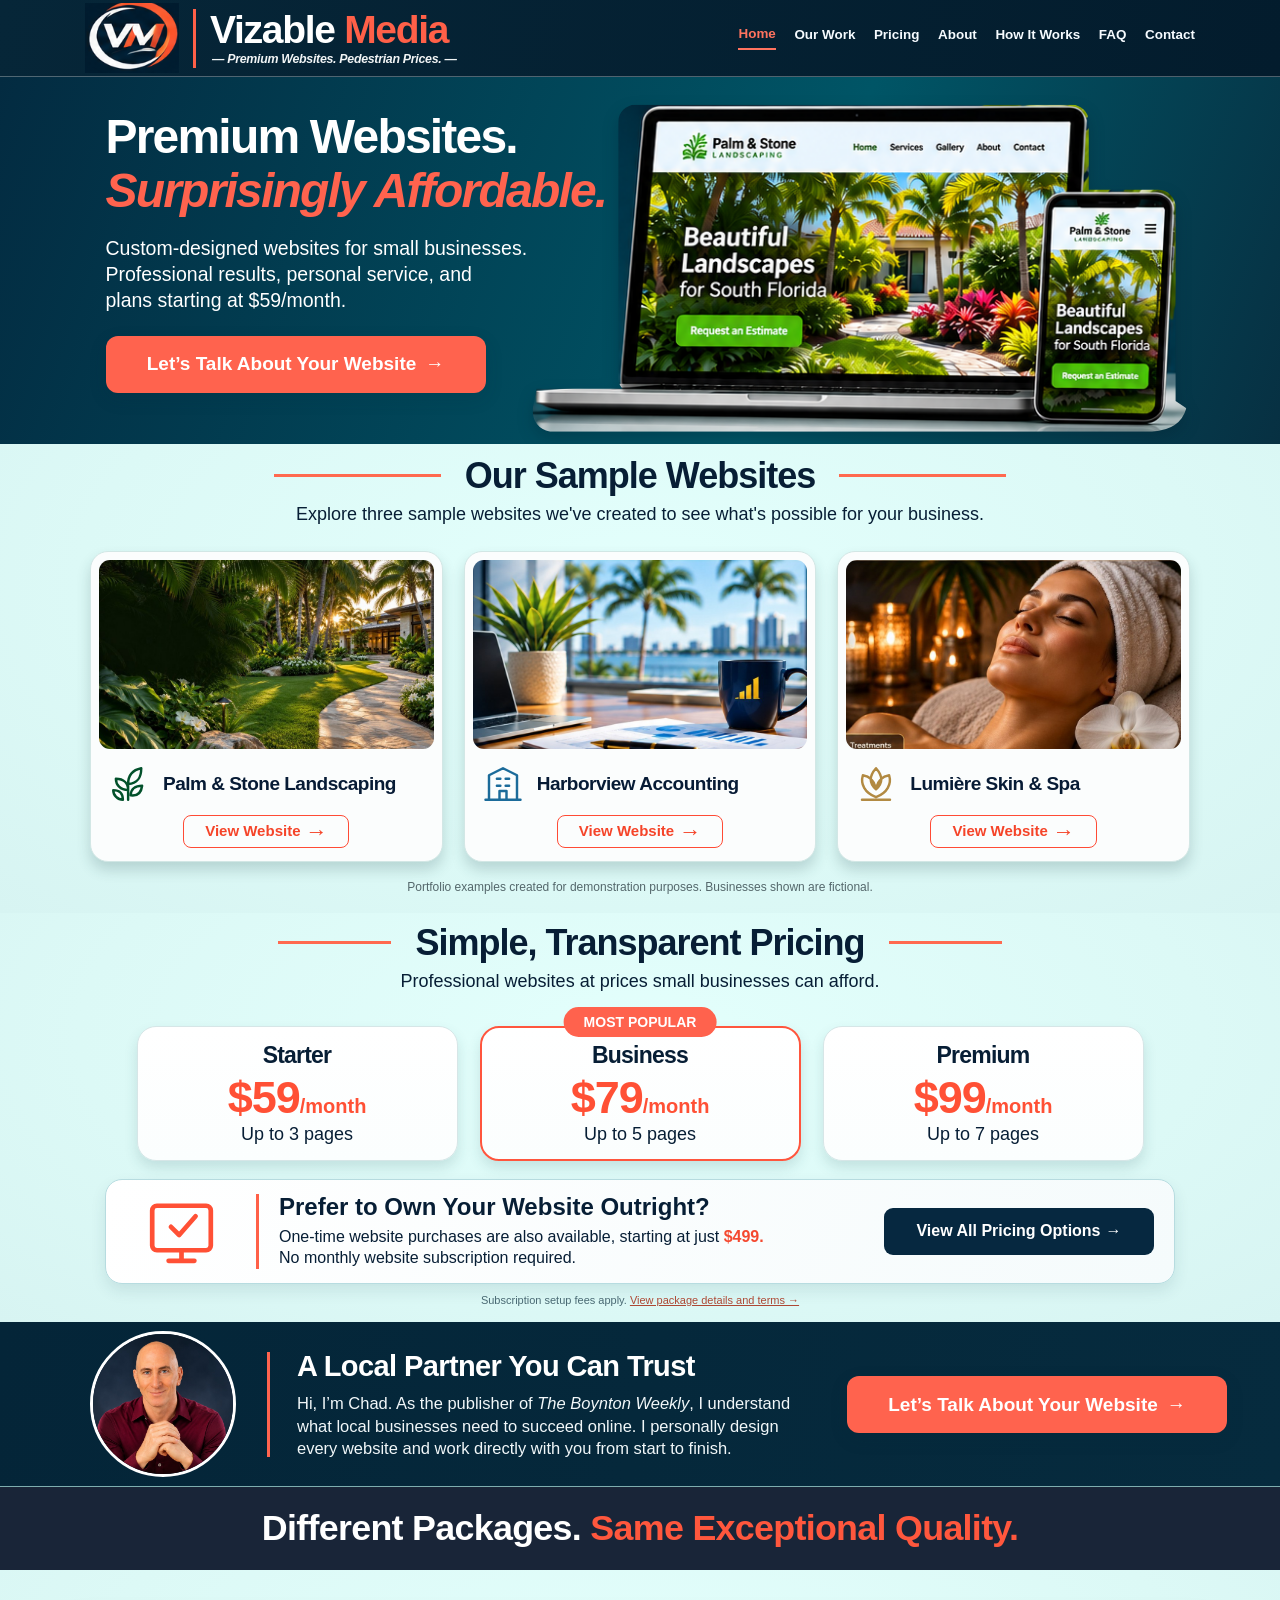
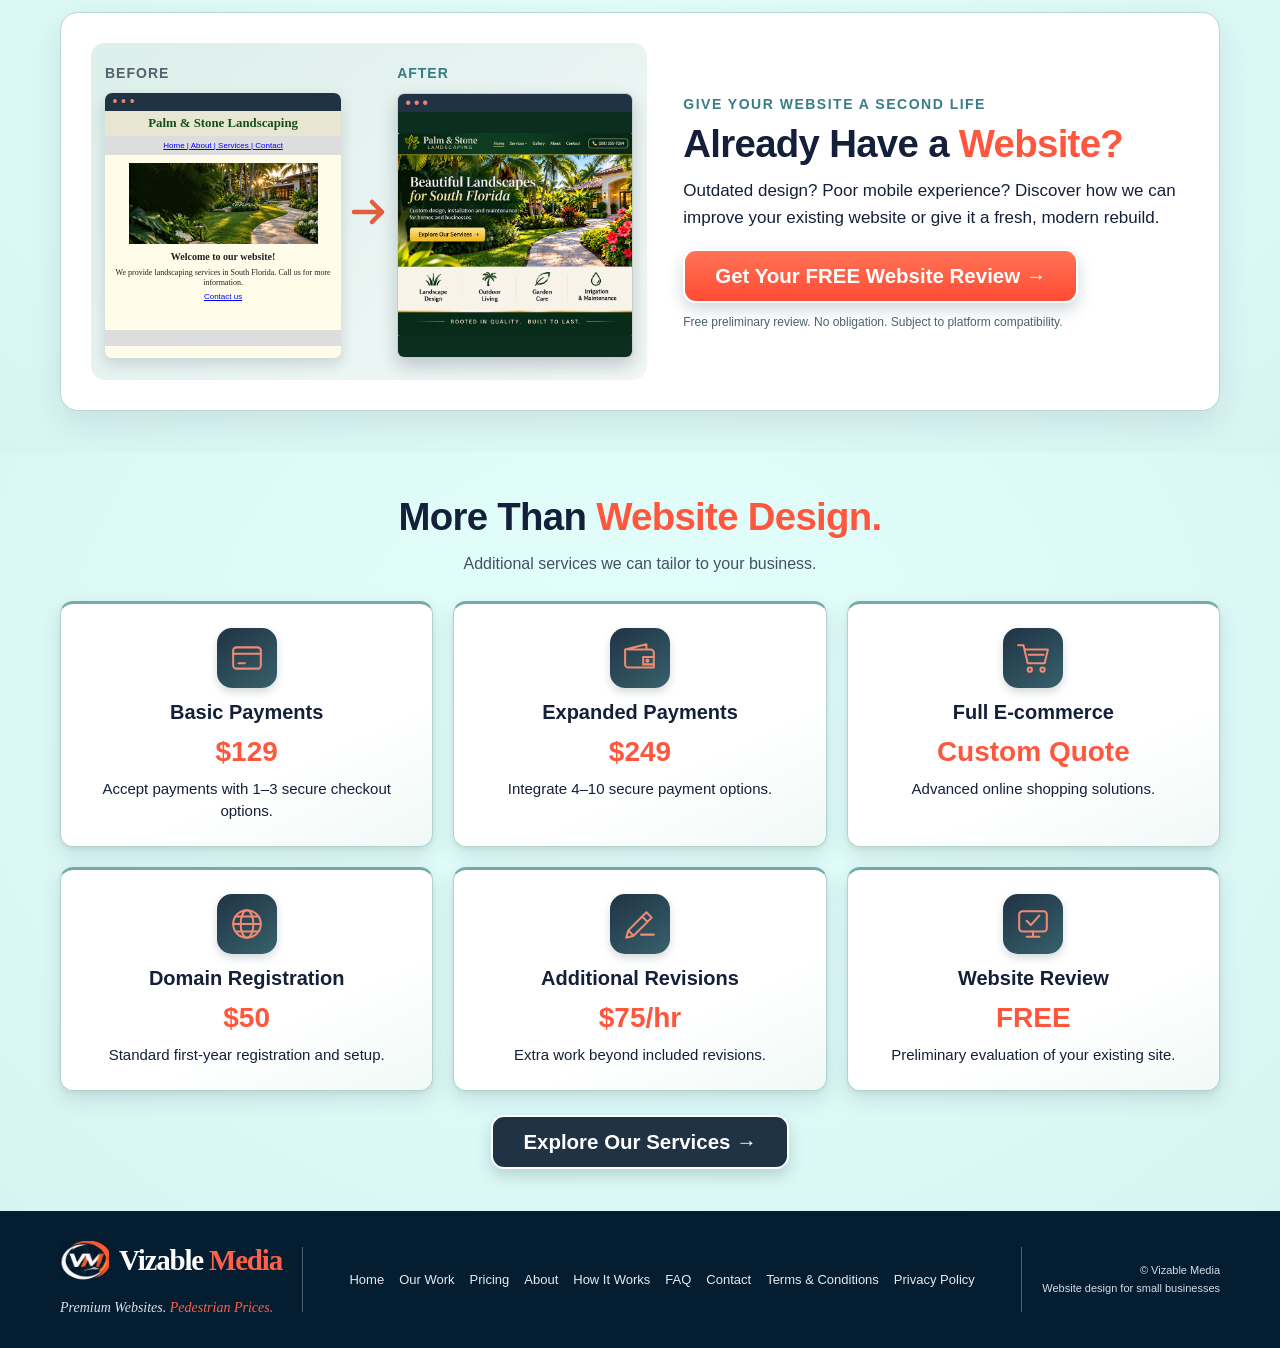
==== commit 0a7d445f: "Launch redesigned Vizable Media website" ====
--- a/index.html
+++ b/index.html
@@ -11,6 +11,67 @@
 <link href="theme-seafoam.css?v=2" rel="stylesheet"/>
 <link href="reference-match.css?v=1" rel="stylesheet"/>
 <link href="site-final.css?v=20261118b0261118b" rel="stylesheet"/>
+<link rel="stylesheet" href="faq.css?v=2"><link rel="stylesheet" href="preview-v2.css"><style>
+.reference-home .vm-quality{padding:21px 20px;border-top:1px solid #7eaeaf;background:#192538}.reference-home .vm-quality h2{margin:0;font-size:clamp(23px,2.8vw,36px)}
+.reference-home .vm-extra{padding:42px 24px}.reference-home .vm-extra-inner{max-width:1160px;margin:auto}.reference-home .vm-review-promo{padding:30px;gap:36px;grid-template-columns:1.1fr 1fr;border-radius:18px;box-shadow:0 12px 32px #19253818}.vm-home-review{background:linear-gradient(120deg,#e1f3ef,#f5faf9)}.vm-review-copy h2{margin:9px 0 12px;font-size:clamp(28px,3vw,40px)}.vm-review-copy p{font-size:17px;line-height:1.55;margin:0 0 18px}.vm-review-copy small{display:block;font-size:12px;margin-top:12px;color:#4a626a}.vm-eyebrow{font:800 11px Arial;letter-spacing:1.5px;color:#397d86}.vm-transform-art{display:flex;align-items:center;gap:10px;padding:22px 14px;background:linear-gradient(140deg,#dcefeb,#f3f8f7);border-radius:14px;min-width:0}.vm-old,.vm-new{flex:1;min-width:0}.vm-old>span,.vm-new>span{display:block;font:800 11px Arial;letter-spacing:1px;margin-bottom:10px;color:#53636c}.vm-new>span{color:#357d83}.vm-window{background:#fff;border-radius:7px;overflow:hidden;box-shadow:0 6px 14px #19253828;min-height:140px}.vm-window>i{display:block;background:#203345;height:18px;position:relative}.vm-window>i:before{content:'•••';letter-spacing:3px;color:#ec826b;position:absolute;left:7px;top:0}.vm-old .vm-window{padding-bottom:12px;background:#f6f3ee}.vm-old b{display:block;font:700 9px Georgia;text-align:center;margin:10px 0}.old-photo{height:38px;background:linear-gradient(145deg,#9da9a1,#c8c9ba);margin:0 12px}.vm-old hr{border:0;height:3px;background:#a6aaa7;margin:9px 13px}.vm-transform-arrow{font:800 27px Arial;color:#d9634e}.new-hero{padding:12px 10px;background:linear-gradient(120deg,#1b3546,#427b80);color:white}.new-hero small{font:700 7px Arial;letter-spacing:1px}.new-hero b{display:block;font:800 15px/1.2 Arial;margin:7px 0}.new-hero em{display:inline-block;background:#e46c55;padding:5px 7px;border-radius:3px;font:700 8px Arial;color:white}.new-tiles{display:flex;gap:5px;padding:9px}.new-tiles i{background:#dcefeb;border-radius:3px;height:20px;flex:1}.reference-home .vm-services{background:linear-gradient(150deg,#dcefeb,#eef8f5)}.reference-home .vm-services h2{font-size:clamp(27px,3vw,40px);margin:0}.vm-service-intro{font-size:16px;margin:10px 0 25px;color:#435064}.reference-home .vm-extra-grid{gap:20px;margin:24px 0}.reference-home .vm-extra-grid article{background:linear-gradient(155deg,#fff 65%,#f0f9f7);border:1px solid #b3d2cc;border-top:3px solid #76a9ab;border-radius:13px;box-shadow:0 8px 20px #20334520,0 2px 4px #20334512;padding:24px 18px;transition:transform .18s,box-shadow .18s}.reference-home .vm-extra-grid article:hover{transform:translateY(-4px);box-shadow:0 14px 28px #20334530}.reference-home .vm-card-icon{width:60px;height:60px;border-radius:15px;background:linear-gradient(145deg,#203345,#37616b);color:#f28a73;box-shadow:0 4px 9px #20334530}.vm-card-icon svg{width:34px;height:34px}.reference-home .vm-extra-grid h3{font-size:20px;margin:10px 0}.reference-home .vm-extra-grid article strong{font-size:28px}.reference-home .vm-extra-grid article p{font-size:15px;line-height:1.45}.reference-home .vm-services .vm-coral-btn{background:#203345;color:white}.reference-home .vm-extra-grid{display:grid;grid-template-columns:repeat(3,minmax(0,1fr))}@media(max-width:850px){.reference-home .vm-review-promo{grid-template-columns:1fr}.reference-home .vm-extra-grid{grid-template-columns:repeat(2,minmax(0,1fr))}}@media(max-width:550px){.reference-home .vm-extra{padding:28px 14px}.reference-home .vm-review-promo{padding:17px}.reference-home .vm-extra-grid{grid-template-columns:1fr}.vm-transform-art{padding:14px 8px;gap:6px}}@media(prefers-reduced-motion:reduce){.reference-home .vm-extra-grid article{transition:none}}
+</style><style>.reference-home .vm-services h2 em{color:#e45c3e!important;opacity:1!important;-webkit-text-fill-color:#e45c3e!important;background:none!important}.vm-transform-art .vm-window{height:auto;min-height:0;aspect-ratio: .89;display:flex;flex-direction:column}.vm-transform-art .vm-window header,.vm-transform-art .vm-window nav,.vm-transform-art .vm-window footer{position:static;display:block;width:auto;min-height:0;padding:5px;margin:0;box-shadow:none}.old-real{font-family:Georgia,serif;color:#202020;background:#fffde9!important;text-align:center}.old-real header{font-size:clamp(8px,1vw,14px);font-weight:bold;color:#174e18;background:#e7e6d2}.old-real nav{font:8px Arial;color:blue;text-decoration:underline;background:#ddd}.old-real img{width:80%;height:32%;object-fit:cover;margin:8px auto 0}.old-real h4{font:bold 10px Georgia;margin:7px 2px 3px}.old-real p{font:8px/1.3 Georgia;margin:3px 8px}.old-real a{font:8px Arial;color:blue;text-decoration:underline}.old-real footer{font:6px Arial;background:#ddd;margin-top:auto!important}.new-real header{background:#fff;color:#173c31;font:bold 8px Arial;display:flex!important;align-items:center;justify-content:space-between;gap:3px}.new-real header small{font:5px Arial}.real-hero{background-size:cover;background-position:center;padding:12px 9px;color:white;flex:1}.real-hero small{font:6px Arial;letter-spacing:.4px}.real-hero b{font:bold clamp(11px,1.6vw,22px)/1.1 Arial;display:block;margin:6px 0}.real-hero em{font:bold 7px Arial;background:#e9b76b;color:#18372c;padding:5px;display:inline-block;border-radius:3px}.real-services{padding:7px 5px;text-align:center;color:#173c31;background:#faf9f4}.real-services strong{font:bold 8px Arial}.real-services>div{display:flex;gap:3px;margin-top:5px}.real-services span{flex:1;background:#e7efe6;padding:5px 1px;font:6px Arial}.new-real footer{background:#173c31;color:white;font:7px Arial;text-align:center}.vm-transform-art{align-items:center}.vm-transform-art .vm-window>i{flex-shrink:0}</style><style>
+.reference-home .vm-services,.reference-home .vm-home-review{background:radial-gradient(ellipse at 50% 30%,#e3fffc 0%,#dcf9f6 62%,#d7f4f2 100%)}
+.reference-home .vm-services h2 em,.reference-home .vm-extra-grid article strong{color:#ff573d!important;-webkit-text-fill-color:#ff573d!important;opacity:1!important;background:none!important}
+.vm-transform-art .new-real{border:1px solid #c3d0c4;background:#fffdf6;box-shadow:0 8px 18px #19253838}.vm-transform-art .new-real header{padding:6px 5px;gap:3px}.mini-brand{display:flex;align-items:center;gap:3px;font:bold 7px Georgia;white-space:nowrap}.mini-brand svg{width:15px;height:15px;color:#63844d}.mini-brand span small{display:block;font:4.5px Arial;letter-spacing:.6px;margin-top:2px}.new-real header>small{font:5px Arial;white-space:nowrap}.new-real .real-hero{padding:10px 8px;display:flex;flex-direction:column;align-items:flex-start;justify-content:center;min-height:0}.new-real .real-hero small{color:#f5d694;font:700 5.5px Arial;letter-spacing:.6px}.new-real .real-hero b{font:700 clamp(10px,1.35vw,20px)/1.03 Georgia,serif;letter-spacing:-.35px;margin:5px 0}.reference-home .new-real .real-hero p{font:6.5px/1.3 Arial;color:white;margin:0 0 5px;text-align:left}.new-real .real-hero em{font:700 6px Arial;background:#e8c684;padding:5px 6px}.new-real .real-services{padding:5px 5px;background:#fffcf3}.new-real .real-services>small{display:block;font:5px Arial;letter-spacing:.7px;color:#66804f}.new-real .real-services strong{font:bold 10px Georgia;display:block;margin:3px 0}.new-real .real-services span{background:white;border:1px solid #dfe6d8;font:6px/1.15 Arial;padding:4px 1px}.new-real .real-services span i{display:block;color:#63844d;font:12px Georgia;margin-bottom:2px}.vm-transform-art .new-real footer{display:flex;justify-content:space-between;align-items:center;gap:3px;font:5.5px Arial;padding:5px 4px}.new-real footer span{color:#f5d694}
+</style><style>
+.reference-home .vm-quality h2 em,.reference-home .vm-review-copy h2 em{color:#ff573d!important;-webkit-text-fill-color:#ff573d!important;opacity:1!important;background:none!important}
+.reference-home .vm-old>span,.reference-home .vm-new>span,.reference-home .vm-review-copy .vm-eyebrow{font-size:14px;line-height:1.25;font-weight:800}
+.vm-transform-art .new-real .vm-after-shot{width:100%;height:0;flex:1;min-height:0;object-fit:contain;object-position:center;background:#0c2e20;display:block;margin:0;border:0}
+</style>
+<style id="vm-home-mobile-v10">
+@media (max-width: 660px) {
+  .reference-home .ref-founder-row > a.ref-button {
+    grid-column: 1 / -1 !important;
+    justify-self: stretch !important;
+    width: 100% !important;
+    max-width: none !important;
+    box-sizing: border-box;
+    display: flex !important;
+    justify-content: center !important;
+    align-items: center;
+    text-align: center;
+    white-space: normal !important;
+    padding: 14px 12px !important;
+    min-height: 48px;
+  }
+  .reference-home .ref-showcase { padding-bottom: 15px !important; }
+  .reference-home .ref-pricing { padding-top: 14px !important; }
+  .reference-home .ref-pricing .ref-section-title { gap: 8px; }
+  .reference-home .ref-pricing .ref-section-title > span { width: 22px; flex: 0 0 22px; }
+  .reference-home #ref-pricing-title { font-size: clamp(23px, 6.6vw, 27px) !important; white-space: normal; letter-spacing: -.6px; }
+}
+</style>
+<style id="vm-home-mobile-v11">
+@media (max-width: 660px) {
+  .reference-home .vm-extra.vm-home-review { padding-bottom: 14px !important; }
+  .reference-home .vm-extra.vm-services { padding-top: 14px !important; }
+  .reference-home .vm-review-copy > a.vm-coral-btn {
+    display: flex !important;
+    justify-content: center;
+    align-items: center;
+    text-align: center !important;
+    font-size: 15px !important;
+    line-height: 1.3;
+    padding: 14px 10px !important;
+    box-sizing: border-box;
+    width: 100%;
+    white-space: normal;
+  }
+}
+</style>
+<style id="vm-home-mobile-v12">
+@media (max-width: 660px) {
+  footer .foot { flex-direction: column !important; align-items: center !important; justify-content: flex-start !important; gap: 16px !important; }
+  footer .foot > .foot-brand, footer .foot > .foot-links, footer .foot > .foot-note { flex: 0 0 auto !important; width: 100% !important; height: auto !important; min-height: 0 !important; box-sizing: border-box; }
+  footer .foot > .foot-links { align-content: center !important; align-items: center !important; justify-content: center !important; row-gap: 14px !important; column-gap: 12px !important; padding: 14px 0 !important; }
+  footer .foot > .foot-note { text-align: center !important; }
+}
+</style>
 </head>
 <body class="reference-home">
 <header class="ref-site-header">
@@ -26,7 +87,7 @@
 <a href="work.html">Our Work</a>
 <a href="pricing.html">Pricing</a>
 <a href="about.html">About</a>
-<a href="process.html">How It Works</a>
+<a href="process.html">How It Works</a><a href="faq.html">FAQ</a>
 <a href="contact.html">Contact</a>
 </nav>
 </div>
@@ -111,11 +172,11 @@
 <a class="ref-button ref-hero-cta" href="contact.html">Let’s Talk About Your Website <span aria-hidden="true">→</span></a>
 </div>
 </section>
-</main>
+<section class="vm-quality"><h2>Different Packages. <em>Same Exceptional Quality.</em></h2></section><section class="vm-extra vm-home-review"><div class="vm-extra-inner vm-review-promo"><div class="vm-transform-art" role="img" aria-label="Illustrative comparison of dated and modern Palm and Stone landscaping homepages"><div class="vm-old"><span>BEFORE</span><div class="vm-window old-real"><i></i><header>Palm &amp; Stone Landscaping</header><nav>Home | About | Services | Contact</nav><img src="[data-uri]" alt=""><h4>Welcome to our website!</h4><p>We provide landscaping services in South Florida. Call us for more information.</p><a>Contact us</a><footer>© Palm &amp; Stone Landscaping</footer></div></div><div class="vm-transform-arrow" aria-hidden="true" style="flex:0 0 36px;display:flex;align-items:center;justify-content:center;color:#e45c3e"><svg width="36" height="30" viewBox="0 0 36 30" fill="none" style="display:block;max-width:100%"><path d="M3 15H31M21 5L31 15L21 25" stroke="currentColor" stroke-width="4.5" stroke-linecap="round" stroke-linejoin="round"/></svg></div><div class="vm-new"><span>AFTER</span><div class="vm-window new-real"><i></i><img class="vm-after-shot" src="[data-uri]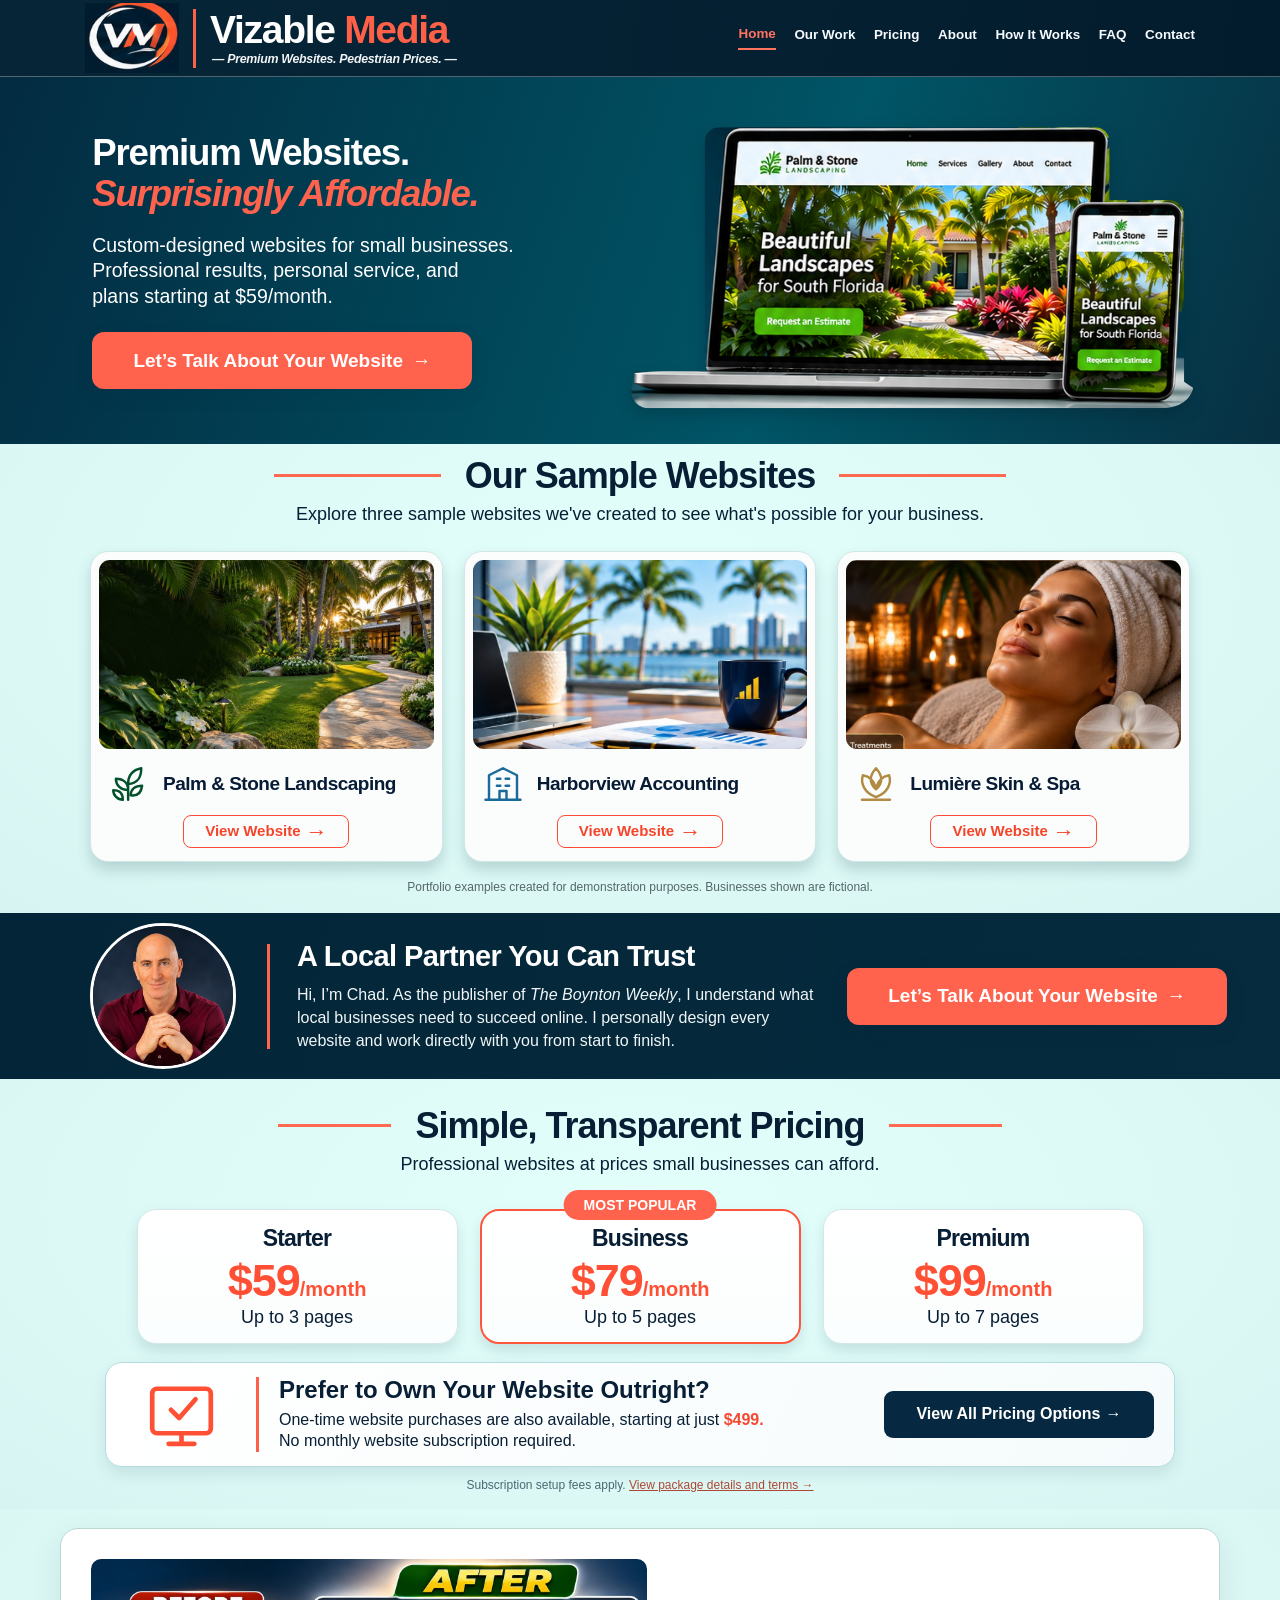
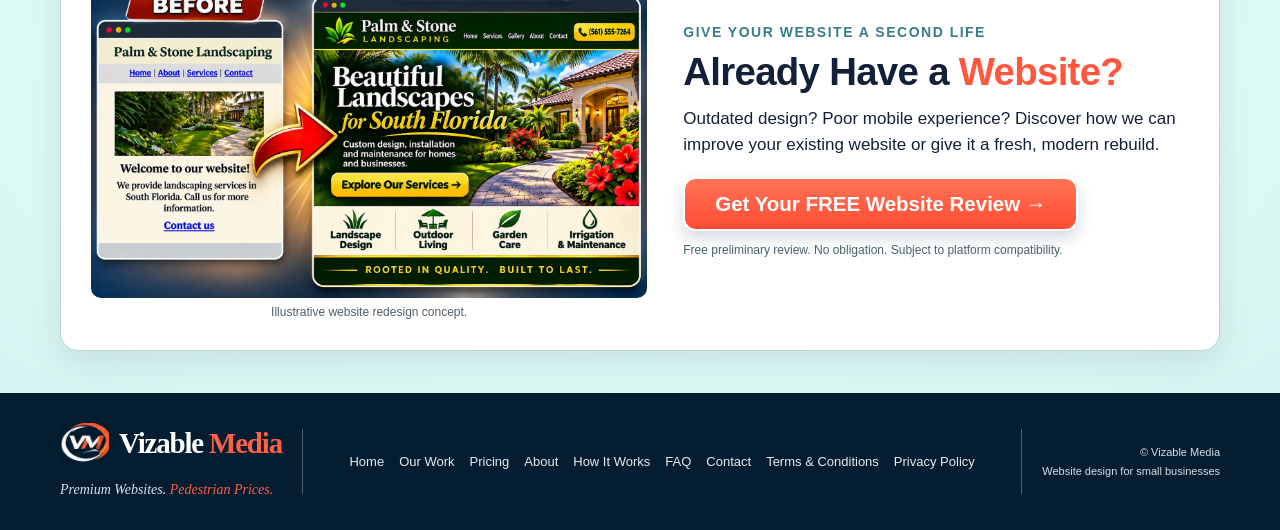
==== commit c53f9f46: "Final Harborview desktop and mobile refinements" ====
--- a/index.html
+++ b/index.html
@@ -11,7 +11,7 @@
 <link href="theme-seafoam.css?v=2" rel="stylesheet"/>
 <link href="reference-match.css?v=1" rel="stylesheet"/>
 <link href="site-final.css?v=20261118b0261118b" rel="stylesheet"/>
-<link rel="stylesheet" href="faq.css?v=2"><link rel="stylesheet" href="preview-v2.css"><style>
+<link href="faq.css?v=2" rel="stylesheet"/><link href="preview-v2.css" rel="stylesheet"/><style>
 .reference-home .vm-quality{padding:21px 20px;border-top:1px solid #7eaeaf;background:#192538}.reference-home .vm-quality h2{margin:0;font-size:clamp(23px,2.8vw,36px)}
 .reference-home .vm-extra{padding:42px 24px}.reference-home .vm-extra-inner{max-width:1160px;margin:auto}.reference-home .vm-review-promo{padding:30px;gap:36px;grid-template-columns:1.1fr 1fr;border-radius:18px;box-shadow:0 12px 32px #19253818}.vm-home-review{background:linear-gradient(120deg,#e1f3ef,#f5faf9)}.vm-review-copy h2{margin:9px 0 12px;font-size:clamp(28px,3vw,40px)}.vm-review-copy p{font-size:17px;line-height:1.55;margin:0 0 18px}.vm-review-copy small{display:block;font-size:12px;margin-top:12px;color:#4a626a}.vm-eyebrow{font:800 11px Arial;letter-spacing:1.5px;color:#397d86}.vm-transform-art{display:flex;align-items:center;gap:10px;padding:22px 14px;background:linear-gradient(140deg,#dcefeb,#f3f8f7);border-radius:14px;min-width:0}.vm-old,.vm-new{flex:1;min-width:0}.vm-old>span,.vm-new>span{display:block;font:800 11px Arial;letter-spacing:1px;margin-bottom:10px;color:#53636c}.vm-new>span{color:#357d83}.vm-window{background:#fff;border-radius:7px;overflow:hidden;box-shadow:0 6px 14px #19253828;min-height:140px}.vm-window>i{display:block;background:#203345;height:18px;position:relative}.vm-window>i:before{content:'•••';letter-spacing:3px;color:#ec826b;position:absolute;left:7px;top:0}.vm-old .vm-window{padding-bottom:12px;background:#f6f3ee}.vm-old b{display:block;font:700 9px Georgia;text-align:center;margin:10px 0}.old-photo{height:38px;background:linear-gradient(145deg,#9da9a1,#c8c9ba);margin:0 12px}.vm-old hr{border:0;height:3px;background:#a6aaa7;margin:9px 13px}.vm-transform-arrow{font:800 27px Arial;color:#d9634e}.new-hero{padding:12px 10px;background:linear-gradient(120deg,#1b3546,#427b80);color:white}.new-hero small{font:700 7px Arial;letter-spacing:1px}.new-hero b{display:block;font:800 15px/1.2 Arial;margin:7px 0}.new-hero em{display:inline-block;background:#e46c55;padding:5px 7px;border-radius:3px;font:700 8px Arial;color:white}.new-tiles{display:flex;gap:5px;padding:9px}.new-tiles i{background:#dcefeb;border-radius:3px;height:20px;flex:1}.reference-home .vm-services{background:linear-gradient(150deg,#dcefeb,#eef8f5)}.reference-home .vm-services h2{font-size:clamp(27px,3vw,40px);margin:0}.vm-service-intro{font-size:16px;margin:10px 0 25px;color:#435064}.reference-home .vm-extra-grid{gap:20px;margin:24px 0}.reference-home .vm-extra-grid article{background:linear-gradient(155deg,#fff 65%,#f0f9f7);border:1px solid #b3d2cc;border-top:3px solid #76a9ab;border-radius:13px;box-shadow:0 8px 20px #20334520,0 2px 4px #20334512;padding:24px 18px;transition:transform .18s,box-shadow .18s}.reference-home .vm-extra-grid article:hover{transform:translateY(-4px);box-shadow:0 14px 28px #20334530}.reference-home .vm-card-icon{width:60px;height:60px;border-radius:15px;background:linear-gradient(145deg,#203345,#37616b);color:#f28a73;box-shadow:0 4px 9px #20334530}.vm-card-icon svg{width:34px;height:34px}.reference-home .vm-extra-grid h3{font-size:20px;margin:10px 0}.reference-home .vm-extra-grid article strong{font-size:28px}.reference-home .vm-extra-grid article p{font-size:15px;line-height:1.45}.reference-home .vm-services .vm-coral-btn{background:#203345;color:white}.reference-home .vm-extra-grid{display:grid;grid-template-columns:repeat(3,minmax(0,1fr))}@media(max-width:850px){.reference-home .vm-review-promo{grid-template-columns:1fr}.reference-home .vm-extra-grid{grid-template-columns:repeat(2,minmax(0,1fr))}}@media(max-width:550px){.reference-home .vm-extra{padding:28px 14px}.reference-home .vm-review-promo{padding:17px}.reference-home .vm-extra-grid{grid-template-columns:1fr}.vm-transform-art{padding:14px 8px;gap:6px}}@media(prefers-reduced-motion:reduce){.reference-home .vm-extra-grid article{transition:none}}
 </style><style>.reference-home .vm-services h2 em{color:#e45c3e!important;opacity:1!important;-webkit-text-fill-color:#e45c3e!important;background:none!important}.vm-transform-art .vm-window{height:auto;min-height:0;aspect-ratio: .89;display:flex;flex-direction:column}.vm-transform-art .vm-window header,.vm-transform-art .vm-window nav,.vm-transform-art .vm-window footer{position:static;display:block;width:auto;min-height:0;padding:5px;margin:0;box-shadow:none}.old-real{font-family:Georgia,serif;color:#202020;background:#fffde9!important;text-align:center}.old-real header{font-size:clamp(8px,1vw,14px);font-weight:bold;color:#174e18;background:#e7e6d2}.old-real nav{font:8px Arial;color:blue;text-decoration:underline;background:#ddd}.old-real img{width:80%;height:32%;object-fit:cover;margin:8px auto 0}.old-real h4{font:bold 10px Georgia;margin:7px 2px 3px}.old-real p{font:8px/1.3 Georgia;margin:3px 8px}.old-real a{font:8px Arial;color:blue;text-decoration:underline}.old-real footer{font:6px Arial;background:#ddd;margin-top:auto!important}.new-real header{background:#fff;color:#173c31;font:bold 8px Arial;display:flex!important;align-items:center;justify-content:space-between;gap:3px}.new-real header small{font:5px Arial}.real-hero{background-size:cover;background-position:center;padding:12px 9px;color:white;flex:1}.real-hero small{font:6px Arial;letter-spacing:.4px}.real-hero b{font:bold clamp(11px,1.6vw,22px)/1.1 Arial;display:block;margin:6px 0}.real-hero em{font:bold 7px Arial;background:#e9b76b;color:#18372c;padding:5px;display:inline-block;border-radius:3px}.real-services{padding:7px 5px;text-align:center;color:#173c31;background:#faf9f4}.real-services strong{font:bold 8px Arial}.real-services>div{display:flex;gap:3px;margin-top:5px}.real-services span{flex:1;background:#e7efe6;padding:5px 1px;font:6px Arial}.new-real footer{background:#173c31;color:white;font:7px Arial;text-align:center}.vm-transform-art{align-items:center}.vm-transform-art .vm-window>i{flex-shrink:0}</style><style>
@@ -48,7 +48,7 @@
 </style>
 <style id="vm-home-mobile-v11">
 @media (max-width: 660px) {
-  .reference-home .vm-extra.vm-home-review { padding-bottom: 14px !important; }
+  .reference-home .vm-extra.vm-home-review { padding-bottom: 28px !important; }
   .reference-home .vm-extra.vm-services { padding-top: 14px !important; }
   .reference-home .vm-review-copy > a.vm-coral-btn {
     display: flex !important;
@@ -72,7 +72,31 @@
   footer .foot > .foot-note { text-align: center !important; }
 }
 </style>
-</head>
+<style id="vm-home-cross-browser-hero">
+/* Desktop only: keep headline and device artwork in separate columns. */
+@media (min-width: 901px) {
+  .reference-home .ref-hero-inner { display: grid !important; grid-template-columns: minmax(0, 48%) minmax(0, 52%) !important; align-items: center; height: auto !important; min-height: 367px; }
+  .reference-home .ref-hero-copy { box-sizing: border-box; width: 100%; max-width: none; min-width: 0; padding: 24px 12px 24px clamp(24px, 4vw, 65px); container-type: inline-size; }
+  .reference-home .ref-hero h1 { font-size: clamp(28px, 8.1cqw, 48px) !important; letter-spacing: -1.2px; overflow-wrap: anywhere; }
+  .reference-home .ref-hero h1 em { white-space: normal !important; }
+  .reference-home .ref-hero-art { position: relative !important; inset: auto !important; width: 100% !important; min-width: 0; height: auto !important; aspect-ratio: 743 / 367; }
+  .reference-home .ref-hero-copy .ref-hero-cta { max-width: 100%; box-sizing: border-box; }
+}
+</style>
+<style id="vm-home-final-polish">
+@media (min-width: 901px) {
+  .reference-home .ref-hero h1 { font-size: clamp(28px, 8.65cqw, 51px) !important; }
+  .reference-home .ref-founder-row { padding-top: 10px !important; padding-bottom: 10px !important; }
+  .reference-home .ref-founder-copy p { font-size: 16px !important; line-height: 1.45 !important; }
+  .reference-home .ref-pricing { padding-top: 26px !important; }
+}
+.reference-home .ref-price-note { font-size: 12px !important; line-height: 1.5 !important; }
+.reference-home .ref-price-note a { font-size: inherit !important; }
+@media (max-width: 900px) {
+  .reference-home .ref-founder-copy p { line-height: 1.5 !important; }
+}
+</style>
+<style id="vm-home-launch-final">@media (min-width:901px){.reference-home .ref-hero h1{font-size:clamp(24px,7.15cqw,48px)!important;letter-spacing:-1.2px!important;overflow-wrap:normal!important}.reference-home .ref-hero h1 em{white-space:nowrap!important}} .reference-home .vm-extra.vm-home-review{padding-top:19px!important}.reference-home .vm-review-comparison{margin:0;min-width:0;width:100%}.reference-home .vm-review-comparison img{display:block;width:100%;height:auto;max-width:100%;border-radius:10px}.reference-home .vm-review-comparison figcaption{font:12px/1.4 Arial,sans-serif;text-align:center;color:#52606a;margin-top:6px}</style></head>
 <body class="reference-home">
 <header class="ref-site-header">
 <div class="ref-header-inner">
@@ -144,6 +168,17 @@
 </div><p class="ref-portfolio-disclosure">Portfolio examples created for demonstration purposes. Businesses shown are fictional.</p>
 </div>
 </section>
+<section aria-labelledby="ref-founder-title" class="ref-founder">
+<div class="ref-wrap ref-founder-row">
+<img alt="Chad Walner, founder of Vizable Media" class="ref-founder-photo" height="941" loading="lazy" src="chad-burgundy.png" width="1671"/>
+<span aria-hidden="true" class="ref-founder-rule"></span>
+<div class="ref-founder-copy">
+<h2 id="ref-founder-title">A Local Partner You Can Trust</h2>
+<p>Hi, I’m Chad. As the publisher of <i>The Boynton Weekly</i>, I understand what local businesses need to succeed online. I personally design every website and work directly with you from start to finish.</p>
+</div>
+<a class="ref-button ref-hero-cta" href="contact.html">Let’s Talk About Your Website <span aria-hidden="true">→</span></a>
+</div>
+</section>
 <section aria-labelledby="ref-pricing-title" class="ref-pricing">
 <div class="ref-wrap">
 <div class="ref-section-title"><span aria-hidden="true"></span><h2 id="ref-pricing-title">Simple, Transparent Pricing</h2><span aria-hidden="true"></span></div>
@@ -161,18 +196,7 @@
 <p class="ref-price-note">Subscription setup fees apply. <a href="pricing.html">View package details and terms →</a></p>
 </div>
 </section>
-<section aria-labelledby="ref-founder-title" class="ref-founder">
-<div class="ref-wrap ref-founder-row">
-<img alt="Chad Walner, founder of Vizable Media" class="ref-founder-photo" height="941" loading="lazy" src="chad-burgundy.png" width="1671"/>
-<span aria-hidden="true" class="ref-founder-rule"></span>
-<div class="ref-founder-copy">
-<h2 id="ref-founder-title">A Local Partner You Can Trust</h2>
-<p>Hi, I’m Chad. As the publisher of <i>The Boynton Weekly</i>, I understand what local businesses need to succeed online. I personally design every website and work directly with you from start to finish.</p>
-</div>
-<a class="ref-button ref-hero-cta" href="contact.html">Let’s Talk About Your Website <span aria-hidden="true">→</span></a>
-</div>
-</section>
-<section class="vm-quality"><h2>Different Packages. <em>Same Exceptional Quality.</em></h2></section><section class="vm-extra vm-home-review"><div class="vm-extra-inner vm-review-promo"><div class="vm-transform-art" role="img" aria-label="Illustrative comparison of dated and modern Palm and Stone landscaping homepages"><div class="vm-old"><span>BEFORE</span><div class="vm-window old-real"><i></i><header>Palm &amp; Stone Landscaping</header><nav>Home | About | Services | Contact</nav><img src="[data-uri]" alt=""><h4>Welcome to our website!</h4><p>We provide landscaping services in South Florida. Call us for more information.</p><a>Contact us</a><footer>© Palm &amp; Stone Landscaping</footer></div></div><div class="vm-transform-arrow" aria-hidden="true" style="flex:0 0 36px;display:flex;align-items:center;justify-content:center;color:#e45c3e"><svg width="36" height="30" viewBox="0 0 36 30" fill="none" style="display:block;max-width:100%"><path d="M3 15H31M21 5L31 15L21 25" stroke="currentColor" stroke-width="4.5" stroke-linecap="round" stroke-linejoin="round"/></svg></div><div class="vm-new"><span>AFTER</span><div class="vm-window new-real"><i></i><img class="vm-after-shot" src="[data-uri]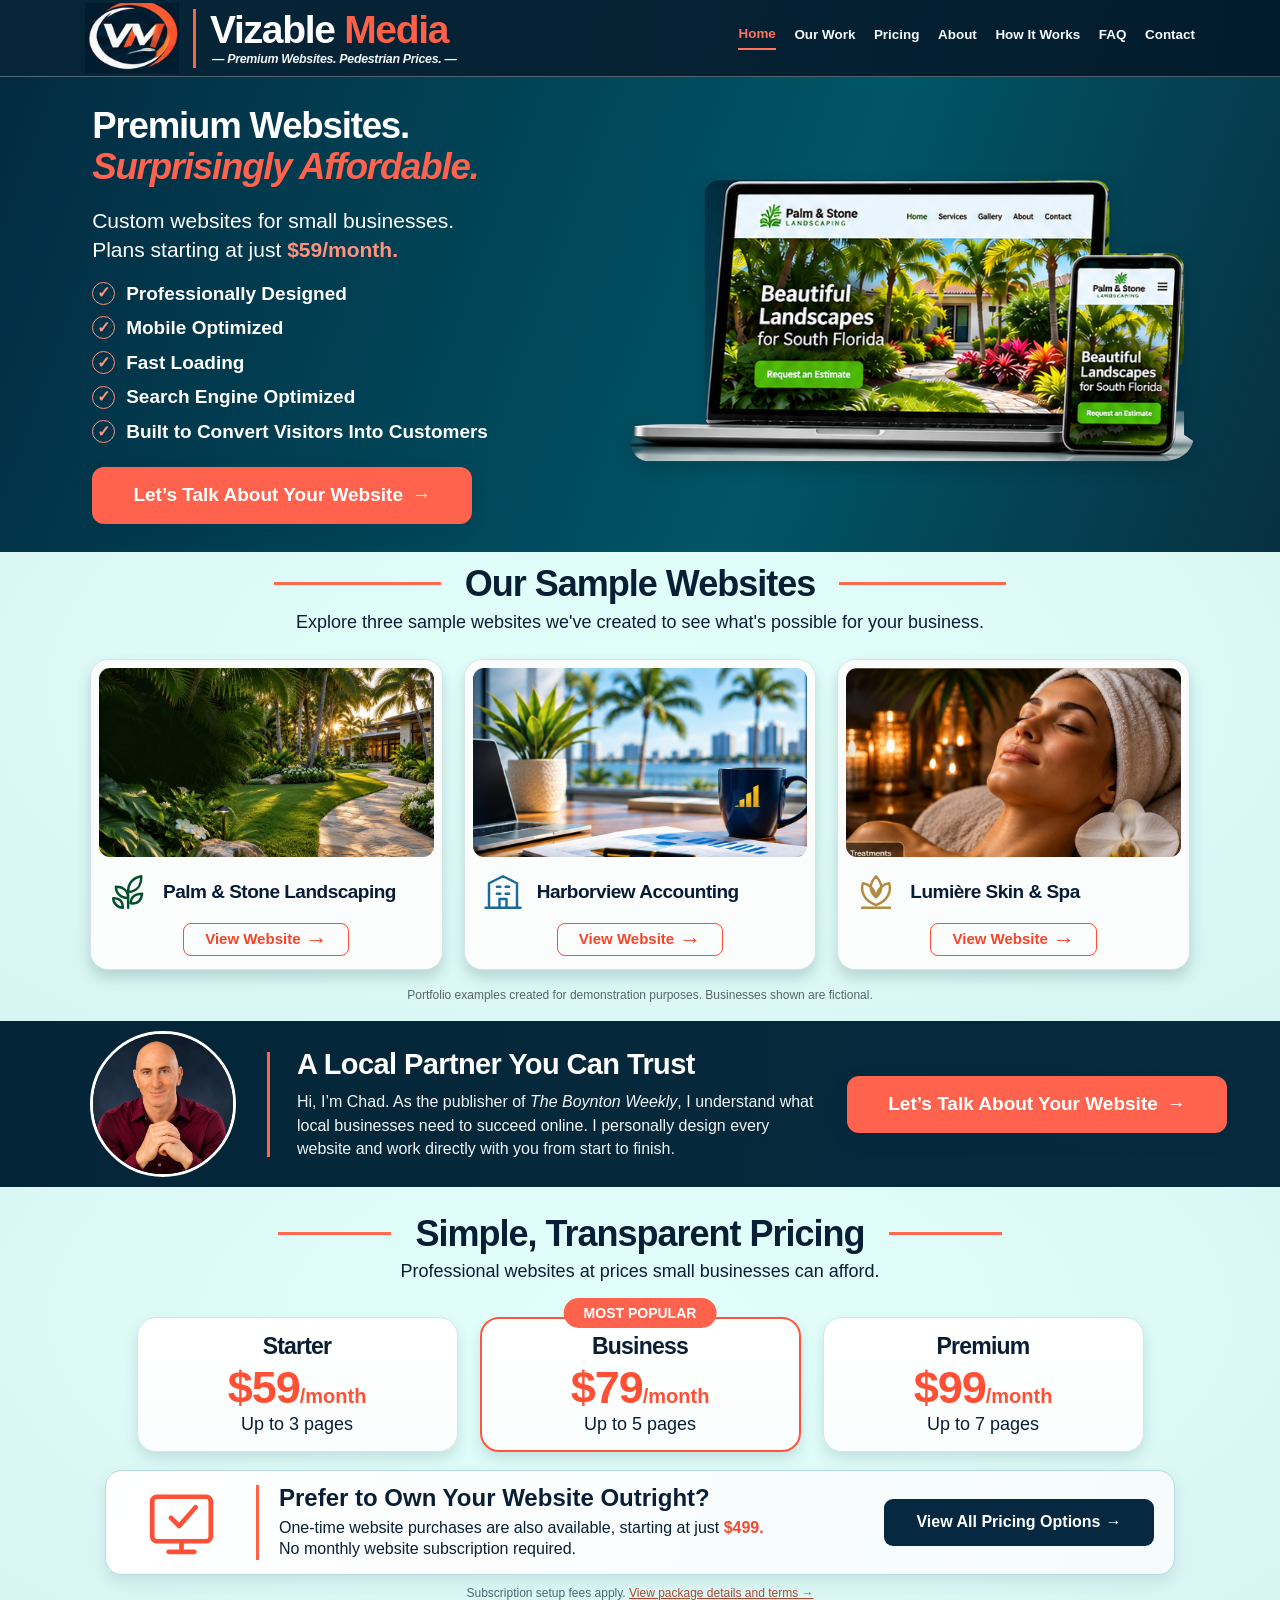
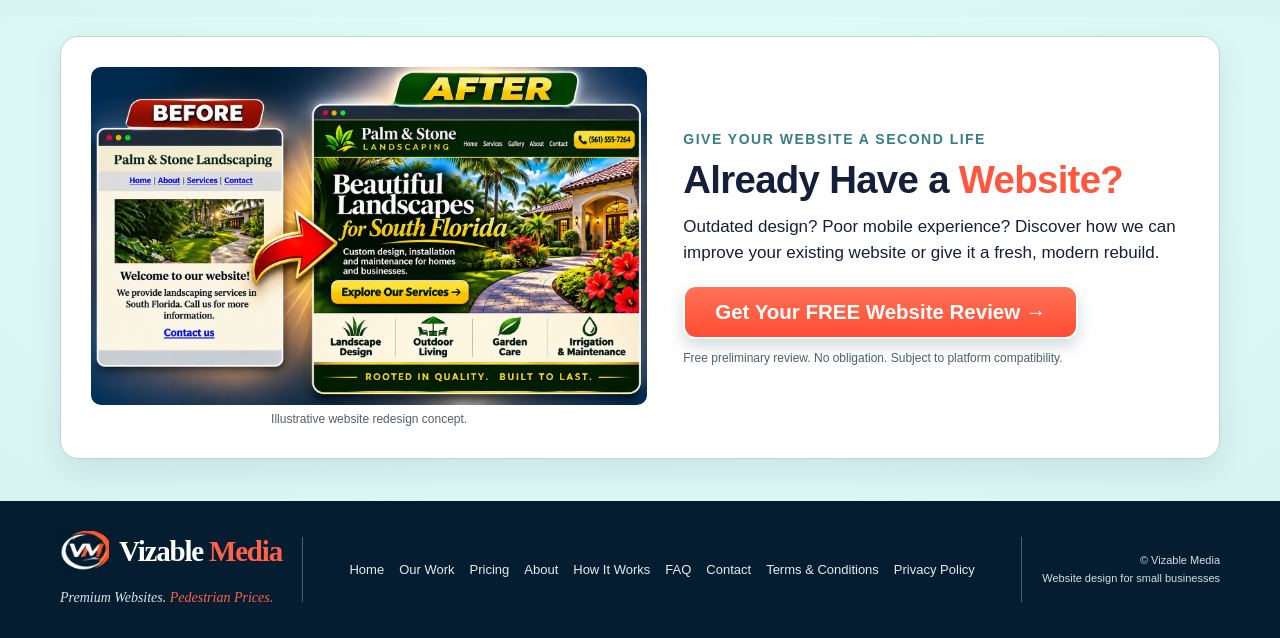
==== commit dc9cb25a: "Home Page Update" ====
--- a/index.html
+++ b/index.html
@@ -96,7 +96,62 @@
   .reference-home .ref-founder-copy p { line-height: 1.5 !important; }
 }
 </style>
-<style id="vm-home-launch-final">@media (min-width:901px){.reference-home .ref-hero h1{font-size:clamp(24px,7.15cqw,48px)!important;letter-spacing:-1.2px!important;overflow-wrap:normal!important}.reference-home .ref-hero h1 em{white-space:nowrap!important}} .reference-home .vm-extra.vm-home-review{padding-top:19px!important}.reference-home .vm-review-comparison{margin:0;min-width:0;width:100%}.reference-home .vm-review-comparison img{display:block;width:100%;height:auto;max-width:100%;border-radius:10px}.reference-home .vm-review-comparison figcaption{font:12px/1.4 Arial,sans-serif;text-align:center;color:#52606a;margin-top:6px}</style></head>
+<style id="vm-home-launch-final">@media (min-width:901px){.reference-home .ref-hero h1{font-size:clamp(24px,7.15cqw,48px)!important;letter-spacing:-1.2px!important;overflow-wrap:normal!important}.reference-home .ref-hero h1 em{white-space:nowrap!important}} .reference-home .vm-extra.vm-home-review{padding-top:19px!important}.reference-home .vm-review-comparison{margin:0;min-width:0;width:100%}.reference-home .vm-review-comparison img{display:block;width:100%;height:auto;max-width:100%;border-radius:10px}.reference-home .vm-review-comparison figcaption{font:12px/1.4 Arial,sans-serif;text-align:center;color:#52606a;margin-top:6px}</style>
+<style id="vm-mobile-home-polish">
+@media (max-width:660px) {
+  .reference-home .ref-hero-copy { text-align:center !important; padding-bottom:10px !important; }
+  .reference-home .ref-hero-copy p { margin-left:auto !important; margin-right:auto !important; text-align:center !important; }
+  .reference-home .ref-hero-copy .ref-hero-cta { margin-inline:auto !important; max-width:100%; box-sizing:border-box; }
+  .reference-home .ref-hero-art { margin-top:0 !important; margin-bottom:8px !important; }
+  .reference-home .ref-sample-grid { gap:18px !important; }
+  .reference-home .ref-sample-info { justify-content:center !important; text-align:center !important; }
+  .reference-home .ref-sample-info strong { white-space:normal !important; }
+  .reference-home .ref-view-button { min-width:163px !important; padding:8px 23px !important; box-sizing:border-box; }
+  .reference-home .ref-founder-row { display:grid !important; grid-template-columns:minmax(0,1fr) !important; justify-items:center !important; gap:14px !important; padding:24px 0 !important; text-align:center !important; }
+  .reference-home .ref-founder-row .ref-founder-photo { width:115px !important; height:115px !important; margin:0 auto !important; }
+  .reference-home .ref-founder-rule { display:none !important; }
+  .reference-home .ref-founder-copy { grid-column:1 !important; width:100%; text-align:center !important; }
+  .reference-home .ref-founder-copy h2 { text-align:center !important; }
+  .reference-home .ref-founder-copy p { text-align:center !important; margin-inline:auto !important; }
+  .reference-home .vm-review-promo { gap:21px !important; }
+  .reference-home .vm-review-copy, .reference-home .vm-review-copy h2, .reference-home .vm-review-copy p, .reference-home .vm-review-copy small { text-align:center !important; }
+  .reference-home .vm-review-copy .vm-eyebrow { display:block; text-align:center !important; }
+}
+</style>
+
+<style id="vm-mobile-home-final-alignment">
+@media (max-width:660px) {
+  .reference-home .ref-hero-copy .ref-hero-cta { display:flex !important; justify-content:center !important; width:100% !important; max-width:none !important; }
+  .reference-home .vm-review-promo figcaption { display:none !important; }
+  .reference-home .ref-pricing .ref-section-subtitle { font-size:clamp(11px,3.15vw,14px) !important; letter-spacing:-.2px; }
+  .reference-home .ref-price-card .ref-price { position:relative; left:8px; }
+}
+</style>
+<style id="vm-home-hero-benefits">
+.reference-home .ref-hero-copy .vm-hero-intro { margin-bottom: 12px !important; }
+.reference-home .ref-hero-copy .vm-hero-benefits { list-style:none; padding:0; margin:0 0 20px; display:grid; gap:6px; color:#fff; text-align:left; font-size:16px; line-height:1.35; }
+.reference-home .vm-hero-benefits li { display:flex; align-items:baseline; gap:9px; margin:0; padding:0; }
+.reference-home .vm-hero-benefits li > span { color:#f18470; font-weight:800; flex:0 0 17px; }
+@media(min-width:901px){
+.reference-home .ref-hero-inner { min-height:430px !important; height:auto !important; }
+.reference-home .ref-hero-copy { padding-top:28px !important; padding-bottom:28px !important; }
+.reference-home .ref-hero-art { align-self:center; }
+}
+@media(max-width:900px){
+.reference-home .ref-hero-inner { height:auto !important; }
+.reference-home .ref-hero-copy .vm-hero-benefits { width:fit-content; max-width:100%; margin-inline:auto; font-size:15px; }
+}
+</style>
+<style id="vm-hero-benefits-emphasis">
+.reference-home .ref-hero-copy .vm-hero-intro {font-size:21px !important;line-height:1.4 !important;margin-bottom:16px !important;}
+.reference-home .vm-hero-price {color:#ff927d !important;font-weight:800;}
+.reference-home .ref-hero-copy .vm-hero-benefits {font-size:19px !important;font-weight:700;gap:9px;line-height:1.35;margin-bottom:22px;}
+.reference-home .vm-hero-benefits li {align-items:center;gap:11px;}
+.reference-home .vm-hero-benefits li > span {display:inline-flex;align-items:center;justify-content:center;box-sizing:border-box;width:23px;height:23px;flex:0 0 23px;border:1.7px solid #ff927d;border-radius:50%;color:#ff927d;font-size:16px;line-height:1;}
+@media(max-width:900px){.reference-home .ref-hero-copy .vm-hero-intro{font-size:18px !important;}.reference-home .ref-hero-copy .vm-hero-benefits{font-size:17px !important;gap:8px;}}
+@media(max-width:420px){.reference-home .ref-hero-copy .vm-hero-benefits{font-size:16px !important;}.reference-home .vm-hero-benefits li{gap:8px;}}
+</style>
+</head>
 <body class="reference-home">
 <header class="ref-site-header">
 <div class="ref-header-inner">
@@ -121,7 +176,14 @@
 <div class="ref-hero-inner">
 <div class="ref-hero-copy">
 <h1 id="ref-hero-title">Premium Websites.<br/><em>Surprisingly Affordable.</em></h1>
-<p>Custom-designed websites for small businesses.<br/>Professional results, personal service, and<br class="ref-wide-only"/> plans starting at $59/month.</p>
+<p class="vm-hero-intro">Custom websites for small businesses.<br/>Plans starting at just <strong class="vm-hero-price">$59/month.</strong></p>
+<ul class="vm-hero-benefits" role="list">
+<li><span aria-hidden="true">✓</span>Professionally Designed</li>
+<li><span aria-hidden="true">✓</span>Mobile Optimized</li>
+<li><span aria-hidden="true">✓</span>Fast Loading</li>
+<li><span aria-hidden="true">✓</span>Search Engine Optimized</li>
+<li><span aria-hidden="true">✓</span>Built to Convert Visitors Into Customers</li>
+</ul>
 <a class="ref-button ref-hero-cta" href="contact.html">Let’s Talk About Your Website <span aria-hidden="true">→</span></a>
 </div>
 <div aria-label="Sample Palm and Stone Landscaping website displayed on a laptop and smartphone" class="ref-hero-art" role="img">
